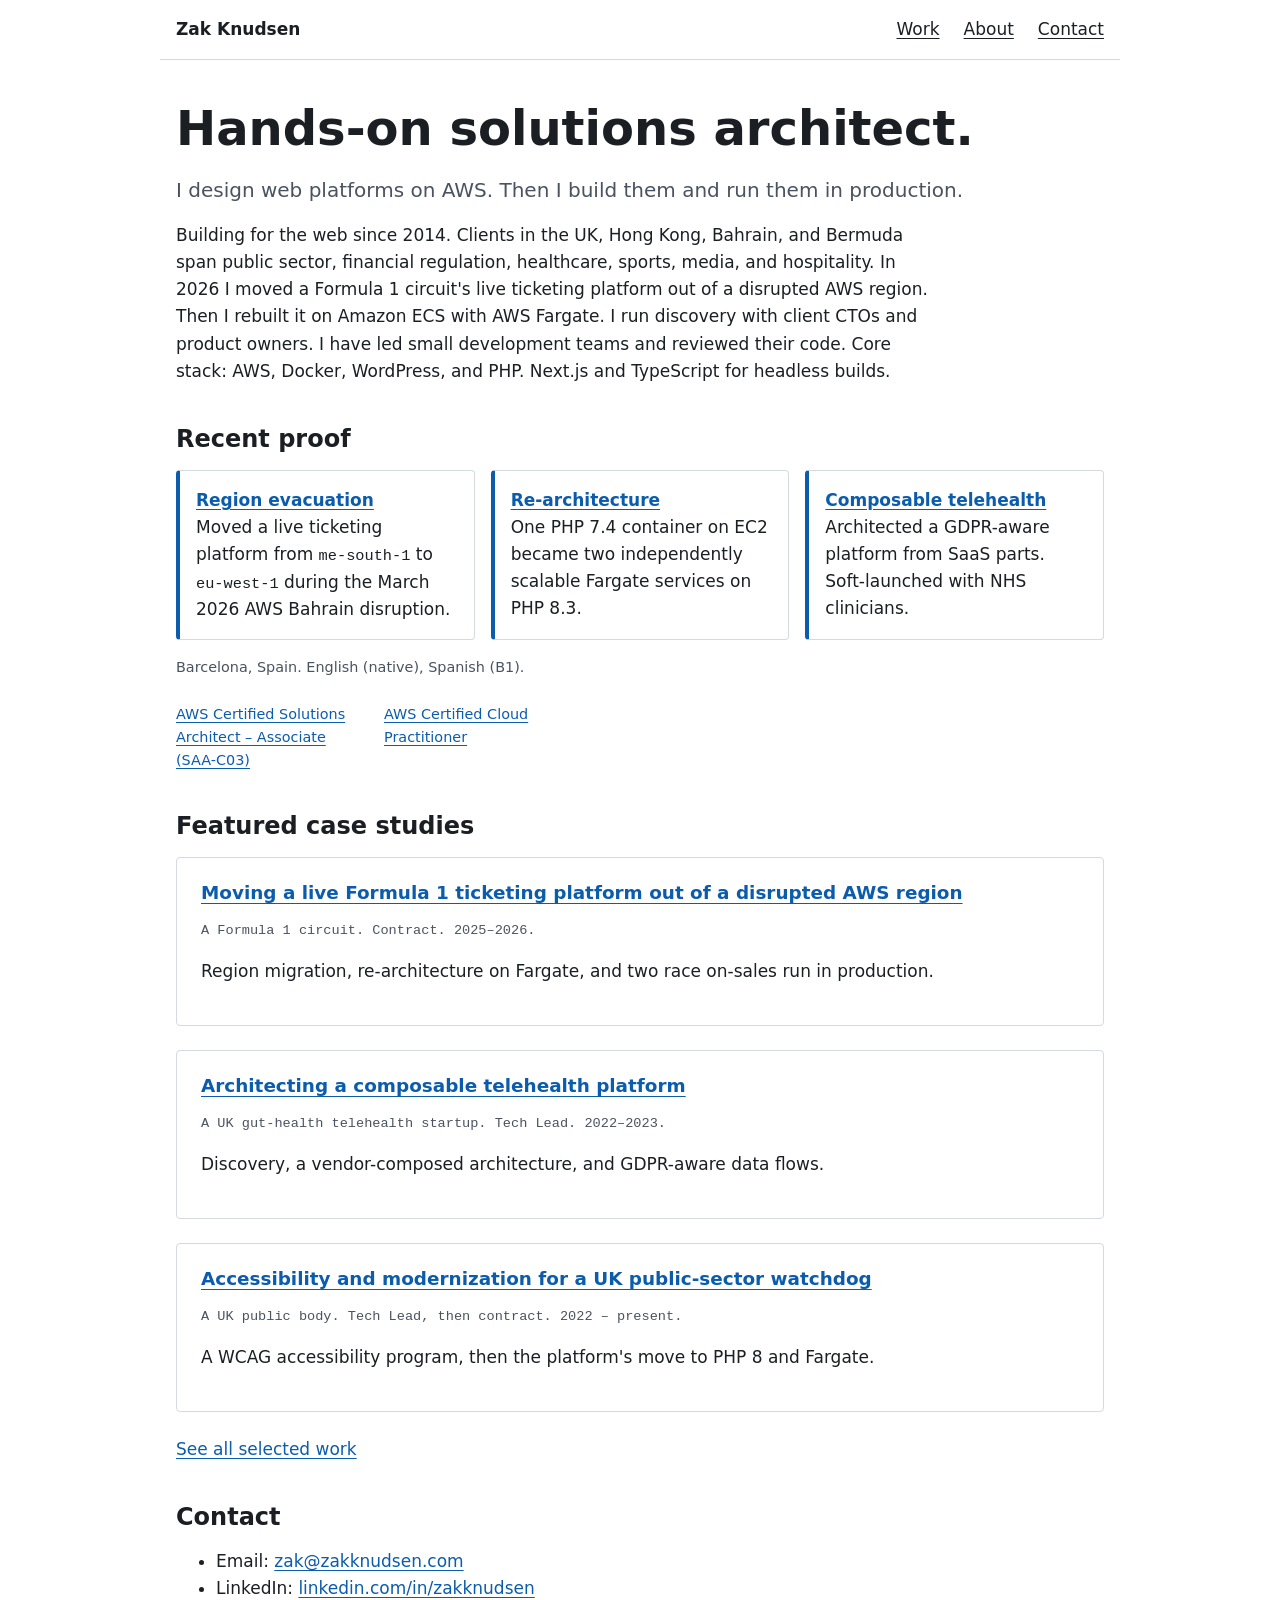
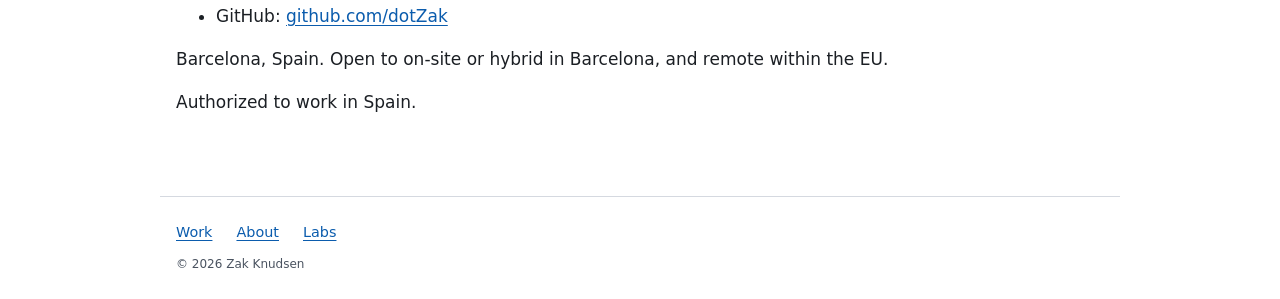
==== index.html @ 027a03f5 "Add LinkedIn, GitHub and Credly badges Link LinkedIn and GitHub from the contact section and Person " ====
<!DOCTYPE html>
<html lang="en">
<head>
  <meta charset="utf-8">
  <meta name="viewport" content="width=device-width, initial-scale=1">
  <title>Zak Knudsen | Hands-on solutions architect on AWS</title>
  <meta name="description" content="Zak Knudsen designs web platforms on AWS, then builds and runs them in production. Solutions architect in Barcelona. AWS Certified Solutions Architect – Associate.">
  <link rel="canonical" href="https://zakknudsen.com/">
  <link rel="icon" href="/img/favicon.svg" type="image/svg+xml">
  <link rel="stylesheet" href="/css/style.css">

  <meta property="og:type" content="website">
  <meta property="og:site_name" content="Zak Knudsen">
  <meta property="og:title" content="Zak Knudsen | Hands-on solutions architect on AWS">
  <meta property="og:description" content="I design web platforms on AWS. Then I build them and run them in production.">
  <meta property="og:url" content="https://zakknudsen.com/">
  <meta name="twitter:card" content="summary">

  <script type="application/ld+json">
  {
    "@context": "https://schema.org",
    "@type": "Person",
    "name": "Zachary Knudsen",
    "alternateName": "Zak Knudsen",
    "url": "https://zakknudsen.com/",
    "jobTitle": "Solutions Architect",
    "email": "mailto:zak@zakknudsen.com",
    "address": {
      "@type": "PostalAddress",
      "addressLocality": "Barcelona",
      "addressCountry": "ES"
    },
    "sameAs": [
      "https://www.linkedin.com/in/zakknudsen",
      "https://github.com/dotZak",
      "https://www.credly.com/badges/99c837c4-0b77-433a-b0dd-1a6452bc519f",
      "https://www.credly.com/badges/576f50b4-657a-4040-87d8-9b93c806e86d"
    ],
    "hasCredential": [
      {
        "@type": "EducationalOccupationalCredential",
        "name": "AWS Certified Solutions Architect – Associate (SAA-C03)",
        "credentialCategory": "certification",
        "url": "https://www.credly.com/badges/99c837c4-0b77-433a-b0dd-1a6452bc519f"
      },
      {
        "@type": "EducationalOccupationalCredential",
        "name": "AWS Certified Cloud Practitioner",
        "credentialCategory": "certification",
        "url": "https://www.credly.com/badges/576f50b4-657a-4040-87d8-9b93c806e86d"
      }
    ]
  }
  </script>
</head>
<body>
  <a class="skip-link" href="#main">Skip to main content</a>

  <header class="site-header">
    <a class="site-title" href="/">Zak Knudsen</a>
    <nav class="site-nav" aria-label="Main">
      <ul>
        <li><a href="/work/">Work</a></li>
        <li><a href="/about/">About</a></li>
        <li><a href="#contact">Contact</a></li>
      </ul>
    </nav>
  </header>

  <main id="main">
    <section aria-labelledby="hero-heading">
      <h1 id="hero-heading">Hands-on solutions architect.</h1>
      <p class="lede">I design web platforms on AWS. Then I build them and run them in production.</p>
      <p>Building for the web since 2014. Clients in the UK, Hong Kong, Bahrain, and Bermuda span public sector, financial regulation, healthcare, sports, media, and hospitality. In 2026 I moved a Formula 1 circuit's live ticketing platform out of a disrupted AWS region. Then I rebuilt it on Amazon ECS with AWS Fargate. I run discovery with client CTOs and product owners. I have led small development teams and reviewed their code. Core stack: AWS, Docker, WordPress, and PHP. Next.js and TypeScript for headless builds.</p>
    </section>

    <section aria-labelledby="proof-heading">
      <h2 id="proof-heading">Recent proof</h2>
      <ul class="proof-strip">
        <li>
          <strong><a href="/work/formula-1-ticketing-platform/">Region evacuation</a></strong>
          Moved a live ticketing platform from <span class="mono">me-south-1</span> to <span class="mono">eu-west-1</span> during the March 2026 AWS Bahrain disruption.
        </li>
        <li>
          <strong><a href="/work/formula-1-ticketing-platform/#new-architecture">Re-architecture</a></strong>
          One PHP 7.4 container on EC2 became two independently scalable Fargate services on PHP 8.3.
        </li>
        <li>
          <strong><a href="/work/composable-telehealth-platform/">Composable telehealth</a></strong>
          Architected a GDPR-aware platform from SaaS parts. Soft-launched with NHS clinicians.
        </li>
      </ul>
      <p class="credential-line">Barcelona, Spain. English (native), Spanish (B1).</p>
      <div class="credly-badges">
        <figure class="credly-badge">
          <div data-iframe-width="150" data-iframe-height="242" data-share-badge-id="99c837c4-0b77-433a-b0dd-1a6452bc519f" data-share-badge-host="https://www.credly.com"></div>
          <figcaption><a href="https://www.credly.com/badges/99c837c4-0b77-433a-b0dd-1a6452bc519f">AWS Certified Solutions Architect – Associate (SAA-C03)</a></figcaption>
        </figure>
        <figure class="credly-badge">
          <div data-iframe-width="150" data-iframe-height="242" data-share-badge-id="576f50b4-657a-4040-87d8-9b93c806e86d" data-share-badge-host="https://www.credly.com"></div>
          <figcaption><a href="https://www.credly.com/badges/576f50b4-657a-4040-87d8-9b93c806e86d">AWS Certified Cloud Practitioner</a></figcaption>
        </figure>
      </div>
    </section>

    <section aria-labelledby="featured-heading">
      <h2 id="featured-heading">Featured case studies</h2>
      <article class="card">
        <h3><a href="/work/formula-1-ticketing-platform/">Moving a live Formula 1 ticketing platform out of a disrupted AWS region</a></h3>
        <p class="role">A Formula 1 circuit. Contract. 2025–2026.</p>
        <p>Region migration, re-architecture on Fargate, and two race on-sales run in production.</p>
      </article>
      <article class="card">
        <h3><a href="/work/composable-telehealth-platform/">Architecting a composable telehealth platform</a></h3>
        <p class="role">A UK gut-health telehealth startup. Tech Lead. 2022–2023.</p>
        <p>Discovery, a vendor-composed architecture, and GDPR-aware data flows.</p>
      </article>
      <article class="card">
        <h3><a href="/work/public-sector-accessibility/">Accessibility and modernization for a UK public-sector watchdog</a></h3>
        <p class="role">A UK public body. Tech Lead, then contract. 2022 – present.</p>
        <p>A WCAG accessibility program, then the platform's move to PHP 8 and Fargate.</p>
      </article>
      <p><a href="/work/">See all selected work</a></p>
    </section>

    <section id="contact" aria-labelledby="contact-heading">
      <h2 id="contact-heading">Contact</h2>
      <ul>
        <li>Email: <a href="mailto:zak@zakknudsen.com">zak@zakknudsen.com</a></li>
        <li>LinkedIn: <a href="https://www.linkedin.com/in/zakknudsen">linkedin.com/in/zakknudsen</a></li>
        <li>GitHub: <a href="https://github.com/dotZak">github.com/dotZak</a></li>
      </ul>
      <p>Barcelona, Spain. Open to on-site or hybrid in Barcelona, and remote within the EU.</p>
      <p>Authorized to work in Spain.</p>
    </section>
  </main>

  <footer class="site-footer">
    <ul>
      <li><a href="/work/">Work</a></li>
      <li><a href="/about/">About</a></li>
      <li><a href="/labs/">Labs</a></li>
    </ul>
    <small>© 2026 Zak Knudsen</small>
  </footer>
  <script type="text/javascript" async src="//cdn.credly.com/assets/utilities/embed.js"></script>
</body>
</html>
---- css/style.css ----
/* ==========================================================================
   zakknudsen.com
   Plain CSS. No build step. No JavaScript.
   Light and dark themes follow the visitor's system setting.
   ========================================================================== */

/* --------------------------------------------------------------------------
   1. Design tokens
   -------------------------------------------------------------------------- */

:root {
  color-scheme: light dark;

  --color-bg: #ffffff;
  --color-surface: #f5f6f8;
  --color-text: #1b1f24;
  --color-text-muted: #4a5360;
  --color-border: #d5d9e0;
  --color-accent: #0b5cad;
  --color-accent-contrast: #ffffff;

  --font-sans: system-ui, -apple-system, "Segoe UI", Roboto, "Helvetica Neue", Arial, sans-serif;
  --font-mono: ui-monospace, "SF Mono", Menlo, Consolas, "Liberation Mono", monospace;

  --measure: 70ch;
  --gutter: 1rem;
  --space-1: 0.25rem;
  --space-2: 0.5rem;
  --space-3: 1rem;
  --space-4: 1.5rem;
  --space-5: 2.5rem;
  --space-6: 4rem;
  --radius: 4px;
}

@media (prefers-color-scheme: dark) {
  :root {
    --color-bg: #111418;
    --color-surface: #1a1f26;
    --color-text: #e8ebef;
    --color-text-muted: #a9b2bf;
    --color-border: #333b46;
    --color-accent: #7ab7ff;
    --color-accent-contrast: #111418;
  }
}

/* --------------------------------------------------------------------------
   2. Base
   -------------------------------------------------------------------------- */

*,
*::before,
*::after {
  box-sizing: border-box;
}

html {
  -webkit-text-size-adjust: 100%;
  text-size-adjust: 100%;
}

body {
  margin: 0;
  background: var(--color-bg);
  color: var(--color-text);
  font-family: var(--font-sans);
  font-size: 1.0625rem;
  line-height: 1.6;
}

h1,
h2,
h3 {
  line-height: 1.2;
  margin: var(--space-5) 0 var(--space-3);
}

h1 {
  font-size: clamp(2rem, 6vw, 3rem);
  margin-top: 0;
}

h2 {
  font-size: 1.5rem;
}

h3 {
  font-size: 1.15rem;
}

p,
ul,
ol,
dl,
table,
figure {
  margin: 0 0 var(--space-3);
}

a {
  color: var(--color-accent);
  text-underline-offset: 0.2em;
}

a:hover {
  text-decoration-thickness: 2px;
}

:focus-visible {
  outline: 3px solid var(--color-accent);
  outline-offset: 2px;
}

img,
svg {
  max-width: 100%;
  height: auto;
}

code,
.mono {
  font-family: var(--font-mono);
  font-size: 0.9em;
}

/* --------------------------------------------------------------------------
   3. Layout
   -------------------------------------------------------------------------- */

.skip-link {
  position: absolute;
  left: var(--gutter);
  top: -4rem;
  padding: var(--space-2) var(--space-3);
  background: var(--color-accent);
  color: var(--color-accent-contrast);
  z-index: 10;
}

.skip-link:focus {
  top: var(--space-2);
}

.site-header,
main,
.site-footer {
  width: 100%;
  max-width: 60rem;
  margin-inline: auto;
  padding-inline: var(--gutter);
}

.site-header {
  display: flex;
  flex-wrap: wrap;
  align-items: baseline;
  justify-content: space-between;
  gap: var(--space-2) var(--space-4);
  padding-block: var(--space-3);
  border-bottom: 1px solid var(--color-border);
}

.site-title {
  font-weight: 700;
  color: var(--color-text);
  text-decoration: none;
}

.site-nav ul {
  display: flex;
  flex-wrap: wrap;
  gap: var(--space-1) var(--space-4);
  list-style: none;
  margin: 0;
  padding: 0;
}

.site-nav a {
  color: var(--color-text);
}

.site-nav a[aria-current="page"] {
  font-weight: 700;
  color: var(--color-accent);
}

main {
  padding-block: var(--space-5) var(--space-6);
}

.site-footer {
  padding-block: var(--space-4);
  border-top: 1px solid var(--color-border);
  color: var(--color-text-muted);
  font-size: 0.9rem;
}

.site-footer ul {
  display: flex;
  flex-wrap: wrap;
  gap: var(--space-1) var(--space-4);
  list-style: none;
  margin: 0 0 var(--space-2);
  padding: 0;
}

/* Reading width for prose. */
main p,
main blockquote,
.prose > ul,
.prose > ol {
  max-width: var(--measure);
}

/* --------------------------------------------------------------------------
   4. Components
   -------------------------------------------------------------------------- */

.lede {
  font-size: 1.25rem;
  color: var(--color-text-muted);
  max-width: var(--measure);
}

.eyebrow {
  font-family: var(--font-mono);
  font-size: 0.85rem;
  color: var(--color-text-muted);
  text-transform: uppercase;
  letter-spacing: 0.05em;
  margin: 0 0 var(--space-2);
}

.meta {
  display: grid;
  grid-template-columns: repeat(auto-fit, minmax(14rem, 1fr));
  gap: var(--space-3);
  padding: var(--space-3);
  margin: var(--space-4) 0;
  background: var(--color-surface);
  border: 1px solid var(--color-border);
  border-radius: var(--radius);
}

.meta dt {
  font-family: var(--font-mono);
  font-size: 0.8rem;
  text-transform: uppercase;
  letter-spacing: 0.05em;
  color: var(--color-text-muted);
}

.meta dd {
  margin: 0;
}

.proof-strip {
  display: grid;
  grid-template-columns: repeat(auto-fit, minmax(16rem, 1fr));
  gap: var(--space-3);
  list-style: none;
  padding: 0;
}

.proof-strip li {
  padding: var(--space-3);
  border: 1px solid var(--color-border);
  border-left: 4px solid var(--color-accent);
  border-radius: var(--radius);
}

.proof-strip strong {
  display: block;
}

.credential-line {
  font-size: 0.9rem;
  color: var(--color-text-muted);
}

.chips {
  display: flex;
  flex-wrap: wrap;
  gap: var(--space-2);
  list-style: none;
  padding: 0;
  margin: var(--space-3) 0;
}

.chips li {
  padding: 0.1rem 0.6rem;
  font-family: var(--font-mono);
  font-size: 0.8rem;
  background: var(--color-surface);
  border: 1px solid var(--color-border);
  border-radius: 999px;
}

.card {
  padding: var(--space-4);
  margin-bottom: var(--space-4);
  border: 1px solid var(--color-border);
  border-radius: var(--radius);
}

.card h2,
.card h3 {
  margin-top: 0;
}

.card .role {
  font-family: var(--font-mono);
  font-size: 0.85rem;
  color: var(--color-text-muted);
}

.status {
  display: inline-block;
  padding: 0 0.5rem;
  font-family: var(--font-mono);
  font-size: 0.8rem;
  border: 1px solid var(--color-accent);
  border-radius: var(--radius);
  color: var(--color-accent);
}

.diagram {
  margin: var(--space-4) 0;
  padding: var(--space-3);
  background: var(--color-surface);
  border: 1px solid var(--color-border);
  border-radius: var(--radius);
}

/* Wide diagrams scroll inside their own box. The page never scrolls sideways. */
.diagram-scroll {
  overflow-x: auto;
}

.diagram-scroll img {
  min-width: 42rem;
}

.diagram figcaption {
  margin-top: var(--space-2);
  font-size: 0.9rem;
  color: var(--color-text-muted);
}

.diagram details {
  margin-top: var(--space-2);
  font-size: 0.9rem;
}

.diagram summary {
  cursor: pointer;
  color: var(--color-accent);
}

.table-scroll {
  overflow-x: auto;
}

table {
  width: 100%;
  border-collapse: collapse;
  font-size: 0.95rem;
}

th,
td {
  padding: var(--space-2) var(--space-3);
  text-align: left;
  vertical-align: top;
  border-bottom: 1px solid var(--color-border);
}

th {
  font-family: var(--font-mono);
  font-size: 0.8rem;
  text-transform: uppercase;
  letter-spacing: 0.05em;
  color: var(--color-text-muted);
}

td:first-child {
  white-space: nowrap;
}

.timeline-list {
  list-style: none;
  padding: 0;
}

.timeline-list li {
  padding: var(--space-2) 0 var(--space-2) var(--space-3);
  border-left: 3px solid var(--color-border);
}

.timeline-list time {
  display: block;
  font-family: var(--font-mono);
  font-size: 0.85rem;
  color: var(--color-text-muted);
}

/* --------------------------------------------------------------------------
   5. Small screens and print
   -------------------------------------------------------------------------- */

@media (max-width: 40rem) {
  body {
    font-size: 1rem;
  }

  td:first-child {
    white-space: normal;
  }
}

@media (prefers-reduced-motion: reduce) {
  * {
    scroll-behavior: auto !important;
  }
}

@media print {
  .site-nav,
  .skip-link {
    display: none;
  }

  body {
    background: #fff;
    color: #000;
  }
}

.credly-badges {
  display: flex;
  flex-wrap: wrap;
  gap: 1rem;
  margin: 1rem 0;
}

.credly-badge {
  margin: 0;
  max-width: 12rem;
  font-size: 0.9rem;
}

.credly-badge iframe {
  display: block;
}

.credly-badge figcaption {
  margin-top: 0.5rem;
}
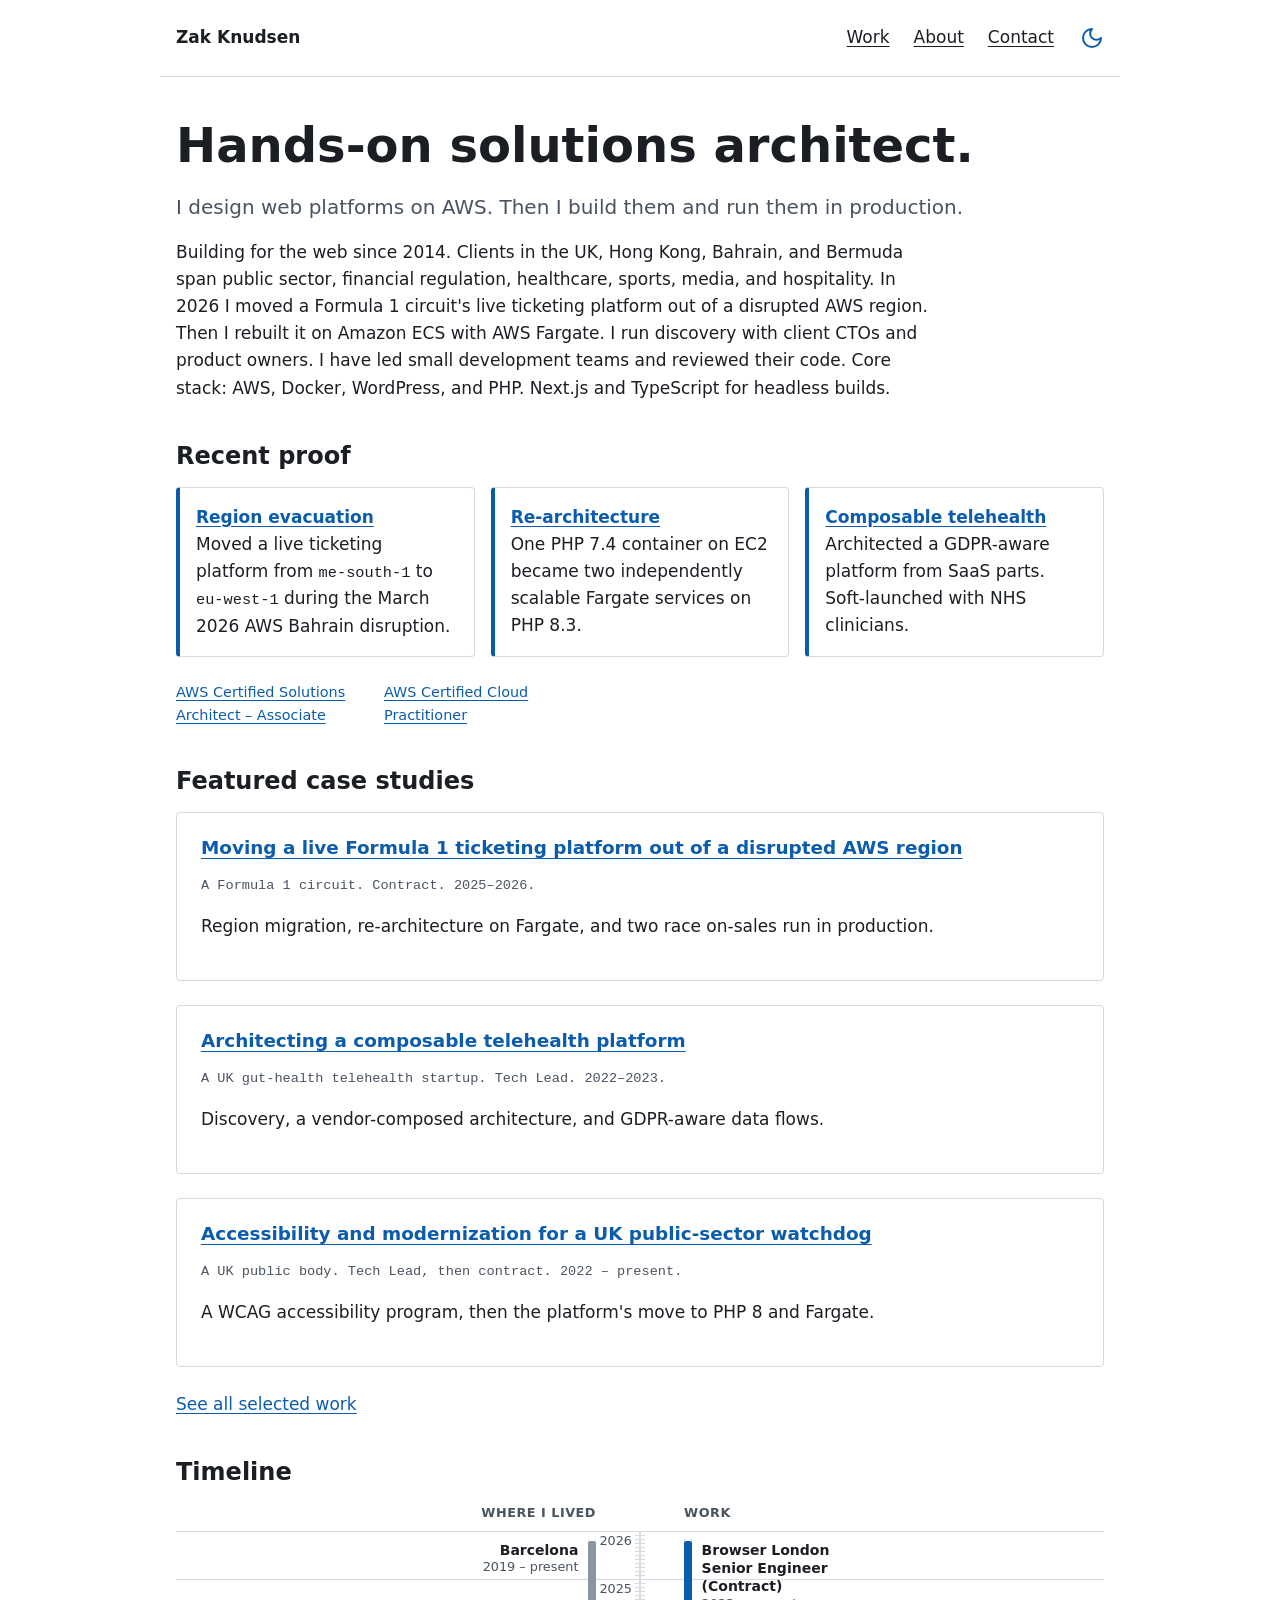
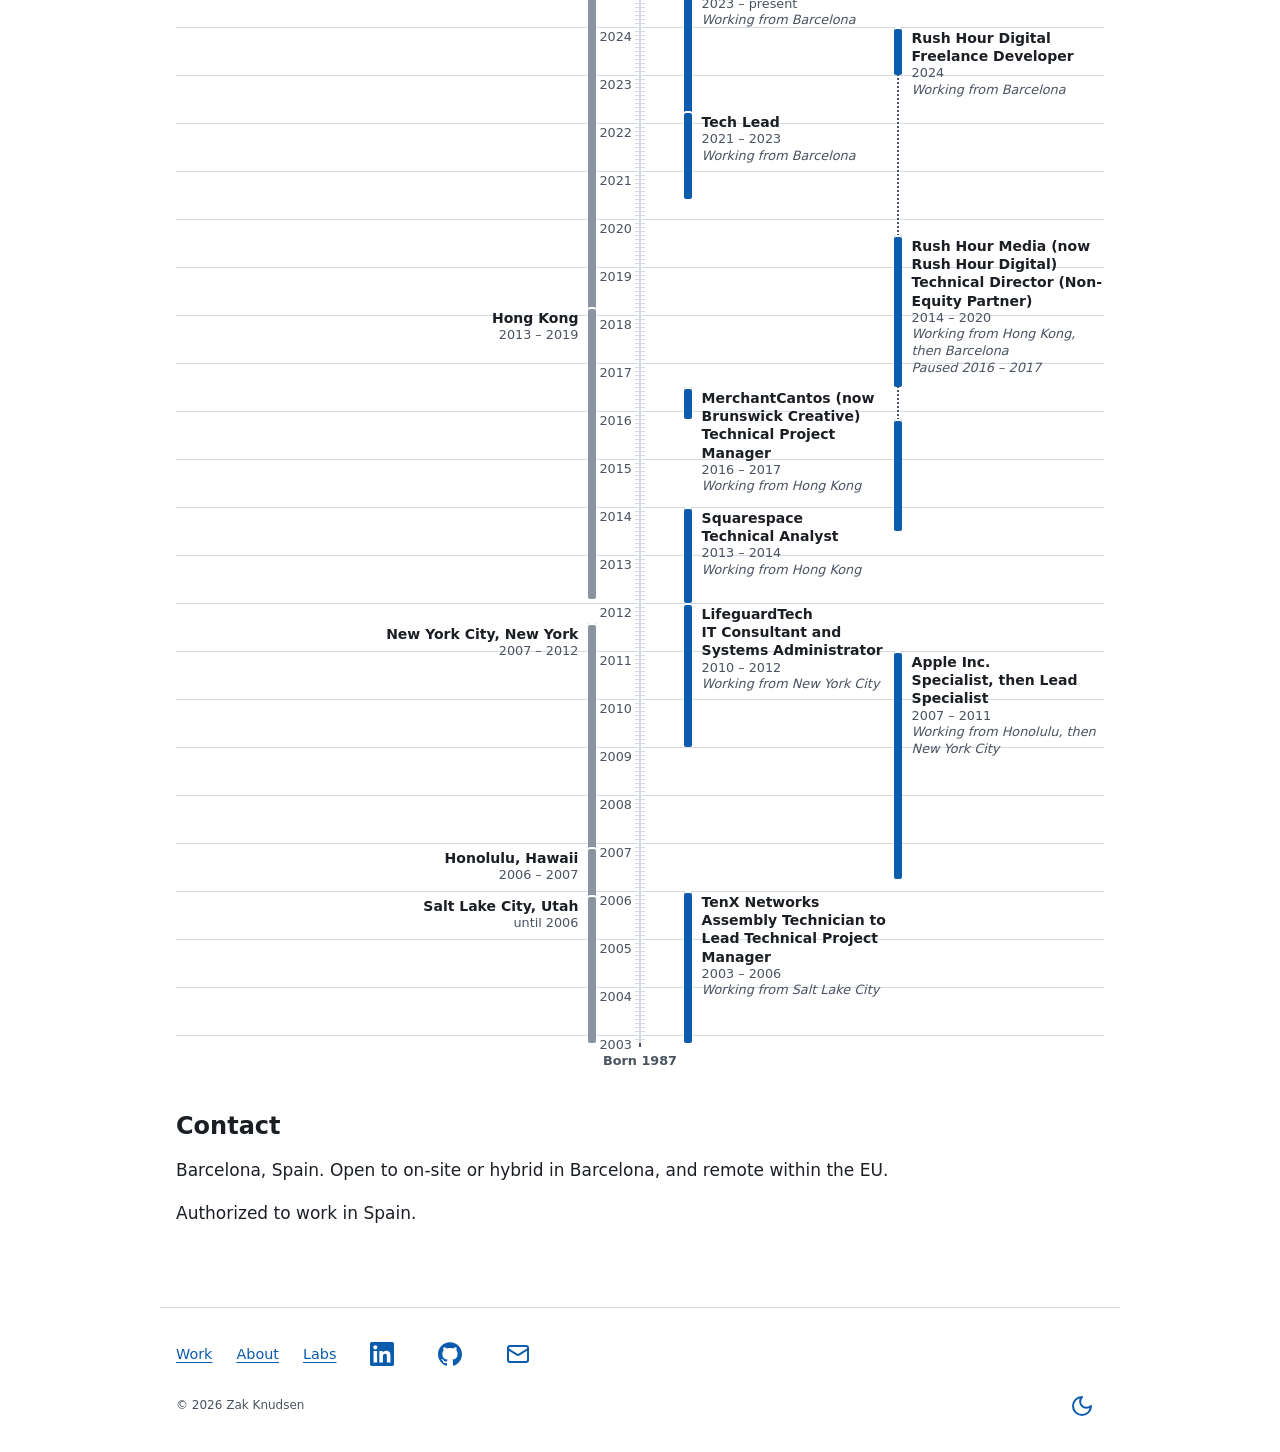
==== commit 9f9ebde4: "Add profile links, badges, theme toggle, timeline and Labs entry - Link LinkedIn and GitHub from the" ====
--- a/index.html
+++ b/index.html
@@ -1,18 +1,22 @@
 <!DOCTYPE html>
 <html lang="en">
+
 <head>
   <meta charset="utf-8">
   <meta name="viewport" content="width=device-width, initial-scale=1">
   <title>Zak Knudsen | Hands-on solutions architect on AWS</title>
-  <meta name="description" content="Zak Knudsen designs web platforms on AWS, then builds and runs them in production. Solutions architect in Barcelona. AWS Certified Solutions Architect – Associate.">
+  <meta name="description"
+    content="Zak Knudsen designs web platforms on AWS, then builds and runs them in production. Solutions architect in Barcelona. AWS Certified Solutions Architect – Associate.">
   <link rel="canonical" href="https://zakknudsen.com/">
   <link rel="icon" href="/img/favicon.svg" type="image/svg+xml">
   <link rel="stylesheet" href="/css/style.css">
+  <script src="/js/theme-init.js"></script>
 
   <meta property="og:type" content="website">
   <meta property="og:site_name" content="Zak Knudsen">
   <meta property="og:title" content="Zak Knudsen | Hands-on solutions architect on AWS">
-  <meta property="og:description" content="I design web platforms on AWS. Then I build them and run them in production.">
+  <meta property="og:description"
+    content="I design web platforms on AWS. Then I build them and run them in production.">
   <meta property="og:url" content="https://zakknudsen.com/">
   <meta name="twitter:card" content="summary">
 
@@ -23,13 +27,28 @@
     "name": "Zachary Knudsen",
     "alternateName": "Zak Knudsen",
     "url": "https://zakknudsen.com/",
-    "jobTitle": "Solutions Architect",
-    "email": "mailto:zak@zakknudsen.com",
+    "jobTitle": [
+      "Solutions Architect",
+      "Senior Engineer"
+    ],
+    "email": "zak@zakknudsen.com",
     "address": {
       "@type": "PostalAddress",
       "addressLocality": "Barcelona",
       "addressCountry": "ES"
     },
+    "knowsLanguage": [
+      {
+        "@type": "Language",
+        "name": "English",
+        "alternateName": "en"
+      },
+      {
+        "@type": "Language",
+        "name": "Spanish",
+        "alternateName": "es"
+      }
+    ],
     "sameAs": [
       "https://www.linkedin.com/in/zakknudsen",
       "https://github.com/dotZak",
@@ -39,7 +58,7 @@
     "hasCredential": [
       {
         "@type": "EducationalOccupationalCredential",
-        "name": "AWS Certified Solutions Architect – Associate (SAA-C03)",
+        "name": "AWS Certified Solutions Architect – Associate",
         "credentialCategory": "certification",
         "url": "https://www.credly.com/badges/99c837c4-0b77-433a-b0dd-1a6452bc519f"
       },
@@ -49,29 +68,186 @@
         "credentialCategory": "certification",
         "url": "https://www.credly.com/badges/576f50b4-657a-4040-87d8-9b93c806e86d"
       }
+    ],
+    "worksFor": [
+      {
+        "@type": "OrganizationRole",
+        "roleName": "Freelance Developer",
+        "startDate": "2024",
+        "endDate": "2024",
+        "worksFor": {
+          "@type": "Organization",
+          "name": "Rush Hour Digital",
+          "description": "Digital agency.",
+          "address": {
+            "@type": "PostalAddress",
+            "addressLocality": "Hong Kong",
+            "addressCountry": "HK"
+          }
+        }
+      },
+      {
+        "@type": "OrganizationRole",
+        "roleName": "Senior Engineer (Contract)",
+        "startDate": "2023-03",
+        "worksFor": {
+          "@type": "Organization",
+          "name": "Browser London",
+          "description": "UX and product agency.",
+          "address": {
+            "@type": "PostalAddress",
+            "addressLocality": "London",
+            "addressCountry": "GB"
+          }
+        }
+      },
+      {
+        "@type": "OrganizationRole",
+        "roleName": "Tech Lead",
+        "startDate": "2021-06",
+        "endDate": "2023-03",
+        "worksFor": {
+          "@type": "Organization",
+          "name": "Browser London",
+          "description": "UX and product agency.",
+          "address": {
+            "@type": "PostalAddress",
+            "addressLocality": "London",
+            "addressCountry": "GB"
+          }
+        }
+      },
+      {
+        "@type": "OrganizationRole",
+        "roleName": "Technical Project Manager",
+        "startDate": "2016-11",
+        "endDate": "2017-06",
+        "worksFor": {
+          "@type": "Organization",
+          "name": "Brunswick Creative",
+          "alternateName": "MerchantCantos",
+          "address": {
+            "@type": "PostalAddress",
+            "addressLocality": "Hong Kong",
+            "addressCountry": "HK"
+          },
+          "parentOrganization": {
+            "@type": "Organization",
+            "name": "Brunswick Group"
+          }
+        }
+      },
+      {
+        "@type": "OrganizationRole",
+        "roleName": "Technical Director (Non-Equity Partner)",
+        "startDate": "2014-07",
+        "endDate": "2020-08",
+        "description": "Paused Nov 2016 to Jun 2017.",
+        "worksFor": {
+          "@type": "Organization",
+          "name": "Rush Hour Digital",
+          "alternateName": "Rush Hour Media",
+          "description": "Digital agency.",
+          "address": {
+            "@type": "PostalAddress",
+            "addressLocality": "Hong Kong",
+            "addressCountry": "HK"
+          }
+        }
+      },
+      {
+        "@type": "OrganizationRole",
+        "roleName": "Technical Analyst",
+        "startDate": "2013",
+        "endDate": "2014",
+        "worksFor": {
+          "@type": "Organization",
+          "name": "Squarespace"
+        }
+      },
+      {
+        "@type": "OrganizationRole",
+        "roleName": "IT Consultant and Systems Administrator",
+        "startDate": "2010",
+        "endDate": "2012",
+        "worksFor": {
+          "@type": "Organization",
+          "name": "LifeguardTech",
+          "address": {
+            "@type": "PostalAddress",
+            "addressLocality": "New York",
+            "addressCountry": "US"
+          }
+        }
+      },
+      {
+        "@type": "OrganizationRole",
+        "roleName": "Specialist, then Lead Specialist",
+        "startDate": "2007-04",
+        "endDate": "2011",
+        "description": "Retail division, Honolulu and New York.",
+        "worksFor": {
+          "@type": "Organization",
+          "name": "Apple Inc.",
+          "url": "https://www.apple.com/",
+          "sameAs": [
+            "https://en.wikipedia.org/wiki/Apple_Inc.",
+            "https://www.wikidata.org/wiki/Q312",
+            "https://www.linkedin.com/company/apple"
+          ],
+          "address": {
+            "@type": "PostalAddress",
+            "addressLocality": "Cupertino",
+            "addressCountry": "US"
+          }
+        }
+      },
+      {
+        "@type": "OrganizationRole",
+        "roleName": "Assembly Technician to Lead Technical Project Manager",
+        "startDate": "2003-11",
+        "endDate": "2006",
+        "worksFor": {
+          "@type": "Organization",
+          "name": "TenX Networks",
+          "address": {
+            "@type": "PostalAddress",
+            "addressLocality": "Salt Lake City",
+            "addressCountry": "US"
+          }
+        }
+      }
     ]
   }
   </script>
 </head>
+
 <body>
   <a class="skip-link" href="#main">Skip to main content</a>
 
   <header class="site-header">
     <a class="site-title" href="/">Zak Knudsen</a>
-    <nav class="site-nav" aria-label="Main">
-      <ul>
-        <li><a href="/work/">Work</a></li>
-        <li><a href="/about/">About</a></li>
-        <li><a href="#contact">Contact</a></li>
-      </ul>
-    </nav>
+    <div class="site-header-end">
+      <nav class="site-nav" aria-label="Main">
+        <ul>
+          <li><a href="/work/">Work</a></li>
+          <li><a href="/about/">About</a></li>
+          <li><a href="#contact">Contact</a></li>
+        </ul>
+      </nav>
+      <theme-toggle></theme-toggle>
+    </div>
   </header>
 
   <main id="main">
     <section aria-labelledby="hero-heading">
       <h1 id="hero-heading">Hands-on solutions architect.</h1>
       <p class="lede">I design web platforms on AWS. Then I build them and run them in production.</p>
-      <p>Building for the web since 2014. Clients in the UK, Hong Kong, Bahrain, and Bermuda span public sector, financial regulation, healthcare, sports, media, and hospitality. In 2026 I moved a Formula 1 circuit's live ticketing platform out of a disrupted AWS region. Then I rebuilt it on Amazon ECS with AWS Fargate. I run discovery with client CTOs and product owners. I have led small development teams and reviewed their code. Core stack: AWS, Docker, WordPress, and PHP. Next.js and TypeScript for headless builds.</p>
+      <p>Building for the web since 2014. Clients in the UK, Hong Kong, Bahrain, and Bermuda span public sector,
+        financial regulation, healthcare, sports, media, and hospitality. In 2026 I moved a Formula 1 circuit's live
+        ticketing platform out of a disrupted AWS region. Then I rebuilt it on Amazon ECS with AWS Fargate. I run
+        discovery with client CTOs and product owners. I have led small development teams and reviewed their code. Core
+        stack: AWS, Docker, WordPress, and PHP. Next.js and TypeScript for headless builds.</p>
     </section>
 
     <section aria-labelledby="proof-heading">
@@ -79,7 +255,8 @@
       <ul class="proof-strip">
         <li>
           <strong><a href="/work/formula-1-ticketing-platform/">Region evacuation</a></strong>
-          Moved a live ticketing platform from <span class="mono">me-south-1</span> to <span class="mono">eu-west-1</span> during the March 2026 AWS Bahrain disruption.
+          Moved a live ticketing platform from <span class="mono">me-south-1</span> to <span
+            class="mono">eu-west-1</span> during the March 2026 AWS Bahrain disruption.
         </li>
         <li>
           <strong><a href="/work/formula-1-ticketing-platform/#new-architecture">Re-architecture</a></strong>
@@ -90,15 +267,20 @@
           Architected a GDPR-aware platform from SaaS parts. Soft-launched with NHS clinicians.
         </li>
       </ul>
-      <p class="credential-line">Barcelona, Spain. English (native), Spanish (B1).</p>
       <div class="credly-badges">
         <figure class="credly-badge">
-          <div data-iframe-width="150" data-iframe-height="242" data-share-badge-id="99c837c4-0b77-433a-b0dd-1a6452bc519f" data-share-badge-host="https://www.credly.com"></div>
-          <figcaption><a href="https://www.credly.com/badges/99c837c4-0b77-433a-b0dd-1a6452bc519f">AWS Certified Solutions Architect – Associate (SAA-C03)</a></figcaption>
+          <div data-iframe-width="150" data-iframe-height="242"
+            data-share-badge-id="99c837c4-0b77-433a-b0dd-1a6452bc519f" data-share-badge-host="https://www.credly.com">
+          </div>
+          <figcaption><a href="https://www.credly.com/badges/99c837c4-0b77-433a-b0dd-1a6452bc519f">AWS Certified
+              Solutions Architect – Associate</a></figcaption>
         </figure>
         <figure class="credly-badge">
-          <div data-iframe-width="150" data-iframe-height="242" data-share-badge-id="576f50b4-657a-4040-87d8-9b93c806e86d" data-share-badge-host="https://www.credly.com"></div>
-          <figcaption><a href="https://www.credly.com/badges/576f50b4-657a-4040-87d8-9b93c806e86d">AWS Certified Cloud Practitioner</a></figcaption>
+          <div data-iframe-width="150" data-iframe-height="242"
+            data-share-badge-id="576f50b4-657a-4040-87d8-9b93c806e86d" data-share-badge-host="https://www.credly.com">
+          </div>
+          <figcaption><a href="https://www.credly.com/badges/576f50b4-657a-4040-87d8-9b93c806e86d">AWS Certified Cloud
+              Practitioner</a></figcaption>
         </figure>
       </div>
     </section>
@@ -106,7 +288,8 @@
     <section aria-labelledby="featured-heading">
       <h2 id="featured-heading">Featured case studies</h2>
       <article class="card">
-        <h3><a href="/work/formula-1-ticketing-platform/">Moving a live Formula 1 ticketing platform out of a disrupted AWS region</a></h3>
+        <h3><a href="/work/formula-1-ticketing-platform/">Moving a live Formula 1 ticketing platform out of a disrupted
+            AWS region</a></h3>
         <p class="role">A Formula 1 circuit. Contract. 2025–2026.</p>
         <p>Region migration, re-architecture on Fargate, and two race on-sales run in production.</p>
       </article>
@@ -116,33 +299,215 @@
         <p>Discovery, a vendor-composed architecture, and GDPR-aware data flows.</p>
       </article>
       <article class="card">
-        <h3><a href="/work/public-sector-accessibility/">Accessibility and modernization for a UK public-sector watchdog</a></h3>
+        <h3><a href="/work/public-sector-accessibility/">Accessibility and modernization for a UK public-sector
+            watchdog</a></h3>
         <p class="role">A UK public body. Tech Lead, then contract. 2022 – present.</p>
         <p>A WCAG accessibility program, then the platform's move to PHP 8 and Fargate.</p>
       </article>
       <p><a href="/work/">See all selected work</a></p>
     </section>
 
+    <section id="timeline" aria-labelledby="timeline-heading">
+      <h2 id="timeline-heading">Timeline</h2>
+      <!-- timeline:start -->
+      <div class="timeline-scroll" role="region" aria-label="Timeline of where I lived and worked" tabindex="0">
+        <div class="timeline" style="--years: 23.1667; --lanes: 2">
+          <div class="tl-heads" aria-hidden="true"><span>Where I lived</span><span></span><span>Work</span></div>
+          <div class="tl-plot">
+            <ol class="tl-places" aria-label="Where I lived, most recent first">
+              <li class="tl-block tl-place" style="--top: 0.1667; --span: 7.75">
+                <span class="tl-bar" aria-hidden="true"></span>
+                <div class="tl-label">
+                  <p class="tl-name">Barcelona</p>
+                  <p class="tl-dates"><span aria-hidden="true">2019 – present</span><span class="visually-hidden"><time datetime="2019-02">February 2019</time> to present</span></p>
+                </div>
+              </li>
+              <li class="tl-block tl-place" style="--top: 7.8333; --span: 6.0833">
+                <span class="tl-bar" aria-hidden="true"></span>
+                <div class="tl-label">
+                  <p class="tl-name">Hong Kong</p>
+                  <p class="tl-dates"><span aria-hidden="true">2013 – 2019</span><span class="visually-hidden"><time datetime="2013-02">February 2013</time> to <time datetime="2019-02">February 2019</time></span></p>
+                </div>
+              </li>
+              <li class="tl-block tl-place" style="--top: 14.4167; --span: 4.75">
+                <span class="tl-bar" aria-hidden="true"></span>
+                <div class="tl-label">
+                  <p class="tl-name">New York City, New York</p>
+                  <p class="tl-dates"><span aria-hidden="true">2007 – 2012</span><span class="visually-hidden"><time datetime="2007-11">November 2007</time> to <time datetime="2012-07">July 2012</time></span></p>
+                </div>
+              </li>
+              <li class="tl-block tl-place" style="--top: 19.0833; --span: 1.0833">
+                <span class="tl-bar" aria-hidden="true"></span>
+                <div class="tl-label">
+                  <p class="tl-name">Honolulu, Hawaii</p>
+                  <p class="tl-dates"><span aria-hidden="true">2006 – 2007</span><span class="visually-hidden"><time datetime="2006-11">November 2006</time> to <time datetime="2007-11">November 2007</time></span></p>
+                </div>
+              </li>
+              <li class="tl-block tl-place" style="--top: 20.0833; --span: 3.0833">
+                <span class="tl-bar" aria-hidden="true"></span>
+                <div class="tl-label">
+                  <p class="tl-name">Salt Lake City, Utah</p>
+                  <p class="tl-dates"><span aria-hidden="true">until 2006</span><span class="visually-hidden">until <time datetime="2006-11">November 2006</time></span></p>
+                </div>
+              </li>
+            </ol>
+            <div class="tl-axis" aria-hidden="true">
+              <span class="tl-year" style="--top: 0">2026</span>
+              <span class="tl-year" style="--top: 1">2025</span>
+              <span class="tl-year" style="--top: 2">2024</span>
+              <span class="tl-year" style="--top: 3">2023</span>
+              <span class="tl-year" style="--top: 4">2022</span>
+              <span class="tl-year" style="--top: 5">2021</span>
+              <span class="tl-year" style="--top: 6">2020</span>
+              <span class="tl-year" style="--top: 7">2019</span>
+              <span class="tl-year" style="--top: 8">2018</span>
+              <span class="tl-year" style="--top: 9">2017</span>
+              <span class="tl-year" style="--top: 10">2016</span>
+              <span class="tl-year" style="--top: 11">2015</span>
+              <span class="tl-year" style="--top: 12">2014</span>
+              <span class="tl-year" style="--top: 13">2013</span>
+              <span class="tl-year" style="--top: 14">2012</span>
+              <span class="tl-year" style="--top: 15">2011</span>
+              <span class="tl-year" style="--top: 16">2010</span>
+              <span class="tl-year" style="--top: 17">2009</span>
+              <span class="tl-year" style="--top: 18">2008</span>
+              <span class="tl-year" style="--top: 19">2007</span>
+              <span class="tl-year" style="--top: 20">2006</span>
+              <span class="tl-year" style="--top: 21">2005</span>
+              <span class="tl-year" style="--top: 22">2004</span>
+              <span class="tl-year" style="--top: 23">2003</span>
+            </div>
+            <div class="tl-threads" aria-hidden="true">
+              <span class="tl-thread" style="--top: 2; --span: 10.5; --lane: 1"></span>
+            </div>
+            <ol class="tl-roles" aria-label="Roles, most recent first">
+              <li class="tl-block tl-role-block" style="--top: 2; --span: 1; --lane: 1">
+                <span class="tl-bar" style="--b-top: 0; --b-span: 1" aria-hidden="true"></span>
+                <div class="tl-label">
+                  <p class="tl-name">Rush Hour Digital</p>
+                  <p class="tl-role">Freelance Developer</p>
+                  <p class="tl-dates"><span aria-hidden="true">2024</span><span class="visually-hidden"><time datetime="2024">2024</time> to <time datetime="2024">2024</time></span></p>
+                  <p class="tl-note">Working from Barcelona</p>
+                </div>
+              </li>
+              <li class="tl-block tl-role-block" style="--top: 0.1667; --span: 3.6667; --lane: 0">
+                <span class="tl-bar" style="--b-top: 0; --b-span: 3.6667" aria-hidden="true"></span>
+                <div class="tl-label">
+                  <p class="tl-name">Browser London</p>
+                  <p class="tl-role">Senior Engineer (Contract)</p>
+                  <p class="tl-dates"><span aria-hidden="true">2023 – present</span><span class="visually-hidden"><time datetime="2023-03">March 2023</time> to present</span></p>
+                  <p class="tl-note">Working from Barcelona</p>
+                </div>
+              </li>
+              <li class="tl-block tl-role-block" style="--top: 3.75; --span: 1.8333; --lane: 0">
+                <span class="tl-bar" style="--b-top: 0; --b-span: 1.8333" aria-hidden="true"></span>
+                <div class="tl-label">
+                  <p class="tl-role">Tech Lead<span class="visually-hidden">, Browser London</span></p>
+                  <p class="tl-dates"><span aria-hidden="true">2021 – 2023</span><span class="visually-hidden"><time datetime="2021-06">June 2021</time> to <time datetime="2023-03">March 2023</time></span></p>
+                  <p class="tl-note">Working from Barcelona</p>
+                </div>
+              </li>
+              <li class="tl-block tl-role-block" style="--top: 9.5; --span: 0.6667; --lane: 0">
+                <span class="tl-bar" style="--b-top: 0; --b-span: 0.6667" aria-hidden="true"></span>
+                <div class="tl-label">
+                  <p class="tl-name">MerchantCantos (now Brunswick Creative)</p>
+                  <p class="tl-role">Technical Project Manager</p>
+                  <p class="tl-dates"><span aria-hidden="true">2016 – 2017</span><span class="visually-hidden"><time datetime="2016-11">November 2016</time> to <time datetime="2017-06">June 2017</time></span></p>
+                  <p class="tl-note">Working from Hong Kong</p>
+                </div>
+              </li>
+              <li class="tl-block tl-role-block" style="--top: 6.3333; --span: 6.1667; --lane: 1">
+                <span class="tl-bar" style="--b-top: 0; --b-span: 3.1667" aria-hidden="true"></span>
+                <span class="tl-bar" style="--b-top: 3.8333; --b-span: 2.3333" aria-hidden="true"></span>
+                <div class="tl-label">
+                  <p class="tl-name">Rush Hour Media (now Rush Hour Digital)</p>
+                  <p class="tl-role">Technical Director (Non-Equity Partner)</p>
+                  <p class="tl-dates"><span aria-hidden="true">2014 – 2020</span><span class="visually-hidden"><time datetime="2014-07">July 2014</time> to <time datetime="2020-08">August 2020</time></span></p>
+                  <p class="tl-note">Working from Hong Kong, then Barcelona</p>
+                  <p class="tl-note">Paused <span aria-hidden="true">2016 – 2017</span><span class="visually-hidden"><time datetime="2016-11">November 2016</time> to <time datetime="2017-06">June 2017</time></span></p>
+                </div>
+              </li>
+              <li class="tl-block tl-role-block" style="--top: 12; --span: 2; --lane: 0">
+                <span class="tl-bar" style="--b-top: 0; --b-span: 2" aria-hidden="true"></span>
+                <div class="tl-label">
+                  <p class="tl-name">Squarespace</p>
+                  <p class="tl-role">Technical Analyst</p>
+                  <p class="tl-dates"><span aria-hidden="true">2013 – 2014</span><span class="visually-hidden"><time datetime="2013">2013</time> to <time datetime="2014">2014</time></span></p>
+                  <p class="tl-note">Working from Hong Kong</p>
+                </div>
+              </li>
+              <li class="tl-block tl-role-block" style="--top: 14; --span: 3; --lane: 0">
+                <span class="tl-bar" style="--b-top: 0; --b-span: 3" aria-hidden="true"></span>
+                <div class="tl-label">
+                  <p class="tl-name">LifeguardTech</p>
+                  <p class="tl-role">IT Consultant and Systems Administrator</p>
+                  <p class="tl-dates"><span aria-hidden="true">2010 – 2012</span><span class="visually-hidden"><time datetime="2010">2010</time> to <time datetime="2012">2012</time></span></p>
+                  <p class="tl-note">Working from New York City</p>
+                </div>
+              </li>
+              <li class="tl-block tl-role-block" style="--top: 15; --span: 4.75; --lane: 1">
+                <span class="tl-bar" style="--b-top: 0; --b-span: 4.75" aria-hidden="true"></span>
+                <div class="tl-label">
+                  <p class="tl-name">Apple Inc.</p>
+                  <p class="tl-role">Specialist, then Lead Specialist</p>
+                  <p class="tl-dates"><span aria-hidden="true">2007 – 2011</span><span class="visually-hidden"><time datetime="2007-04">April 2007</time> to <time datetime="2011">2011</time></span></p>
+                  <p class="tl-note">Working from Honolulu, then New York City</p>
+                </div>
+              </li>
+              <li class="tl-block tl-role-block" style="--top: 20; --span: 3.1667; --lane: 0">
+                <span class="tl-bar" style="--b-top: 0; --b-span: 3.1667" aria-hidden="true"></span>
+                <div class="tl-label">
+                  <p class="tl-name">TenX Networks</p>
+                  <p class="tl-role">Assembly Technician to Lead Technical Project Manager</p>
+                  <p class="tl-dates"><span aria-hidden="true">2003 – 2006</span><span class="visually-hidden"><time datetime="2003-11">November 2003</time> to <time datetime="2006">2006</time></span></p>
+                  <p class="tl-note">Working from Salt Lake City</p>
+                </div>
+              </li>
+            </ol>
+          </div>
+          <div class="tl-origin"><span class="tl-origin-line" aria-hidden="true"></span><p>Born 1987</p></div>
+        </div>
+      </div>
+      <!-- timeline:end -->
+    </section>
+
     <section id="contact" aria-labelledby="contact-heading">
       <h2 id="contact-heading">Contact</h2>
-      <ul>
-        <li>Email: <a href="mailto:zak@zakknudsen.com">zak@zakknudsen.com</a></li>
-        <li>LinkedIn: <a href="https://www.linkedin.com/in/zakknudsen">linkedin.com/in/zakknudsen</a></li>
-        <li>GitHub: <a href="https://github.com/dotZak">github.com/dotZak</a></li>
-      </ul>
       <p>Barcelona, Spain. Open to on-site or hybrid in Barcelona, and remote within the EU.</p>
       <p>Authorized to work in Spain.</p>
     </section>
   </main>
 
   <footer class="site-footer">
-    <ul>
-      <li><a href="/work/">Work</a></li>
-      <li><a href="/about/">About</a></li>
-      <li><a href="/labs/">Labs</a></li>
-    </ul>
-    <small>© 2026 Zak Knudsen</small>
+    <div class="footer-links">
+      <ul>
+        <li><a href="/work/">Work</a></li>
+        <li><a href="/about/">About</a></li>
+        <li><a href="/labs/">Labs</a></li>
+      </ul>
+      <ul class="footer-external">
+        <li class="social-link"><a href="https://www.linkedin.com/in/zakknudsen"><svg class="icon" aria-hidden="true"
+              focusable="false">
+              <use href="/img/icons.svg#linkedin" />
+            </svg><span class="visually-hidden">LinkedIn</span></a></li>
+        <li class="social-link"><a href="https://github.com/dotZak"><svg class="icon" aria-hidden="true"
+              focusable="false">
+              <use href="/img/icons.svg#github" />
+            </svg><span class="visually-hidden">GitHub</span></a></li>
+        <li class="social-link"><a href="mailto:zak@zakknudsen.com"><svg class="icon" aria-hidden="true"
+              focusable="false">
+              <use href="/img/icons.svg#mail" />
+            </svg><span class="visually-hidden">Email zak@zakknudsen.com</span></a></li>
+      </ul>
+    </div>
+    <div class="footer-meta">
+      <small>© <span data-current-year>2026</span> Zak Knudsen</small>
+      <theme-toggle></theme-toggle>
+    </div>
   </footer>
   <script type="text/javascript" async src="//cdn.credly.com/assets/utilities/embed.js"></script>
+  <script src="/js/footer-year.js" defer></script>
+  <script src="/js/theme-toggle.js" defer></script>
 </body>
-</html>
+
+</html>
--- a/css/style.css
+++ b/css/style.css
@@ -1,7 +1,8 @@
 /* ==========================================================================
    zakknudsen.com
-   Plain CSS. No build step. No JavaScript.
-   Light and dark themes follow the visitor's system setting.
+   Plain CSS. No build step.
+   Light and dark themes follow the visitor's system setting until they
+   choose one with the theme toggle.
    ========================================================================== */
 
 /* --------------------------------------------------------------------------
@@ -11,13 +12,13 @@
 :root {
   color-scheme: light dark;
 
-  --color-bg: #ffffff;
-  --color-surface: #f5f6f8;
-  --color-text: #1b1f24;
-  --color-text-muted: #4a5360;
-  --color-border: #d5d9e0;
-  --color-accent: #0b5cad;
-  --color-accent-contrast: #ffffff;
+  --color-bg: light-dark(#ffffff, #111418);
+  --color-surface: light-dark(#f5f6f8, #1a1f26);
+  --color-text: light-dark(#1b1f24, #e8ebef);
+  --color-text-muted: light-dark(#4a5360, #a9b2bf);
+  --color-border: light-dark(#d5d9e0, #333b46);
+  --color-accent: light-dark(#0b5cad, #7ab7ff);
+  --color-accent-contrast: light-dark(#ffffff, #111418);
 
   --font-sans: system-ui, -apple-system, "Segoe UI", Roboto, "Helvetica Neue", Arial, sans-serif;
   --font-mono: ui-monospace, "SF Mono", Menlo, Consolas, "Liberation Mono", monospace;
@@ -33,16 +34,13 @@
   --radius: 4px;
 }
 
-@media (prefers-color-scheme: dark) {
-  :root {
-    --color-bg: #111418;
-    --color-surface: #1a1f26;
-    --color-text: #e8ebef;
-    --color-text-muted: #a9b2bf;
-    --color-border: #333b46;
-    --color-accent: #7ab7ff;
-    --color-accent-contrast: #111418;
-  }
+/* A saved choice (set by js/theme-toggle.js) overrides the system setting. */
+:root[data-theme="light"] {
+  color-scheme: light;
+}
+
+:root[data-theme="dark"] {
+  color-scheme: dark;
 }
 
 /* --------------------------------------------------------------------------
@@ -165,6 +163,17 @@
   font-weight: 700;
   color: var(--color-text);
   text-decoration: none;
+}
+
+.site-header-end {
+  display: flex;
+  align-items: center;
+  gap: var(--space-3);
+}
+
+/* Optically align the icon with the header rule's right edge. */
+.site-header-end theme-toggle {
+  margin-right: -0.625rem;
 }
 
 .site-nav ul {
@@ -274,11 +283,6 @@
   display: block;
 }
 
-.credential-line {
-  font-size: 0.9rem;
-  color: var(--color-text-muted);
-}
-
 .chips {
   display: flex;
   flex-wrap: wrap;
@@ -414,6 +418,16 @@
     font-size: 1rem;
   }
 
+  .site-footer .footer-links {
+    flex-direction: column;
+    align-items: flex-start;
+  }
+
+  /* Pull the icon row left so the first icon lines up with the text above. */
+  .site-footer .footer-external {
+    margin-left: -0.625rem;
+  }
+
   td:first-child {
     white-space: normal;
   }
@@ -457,3 +471,275 @@
 .credly-badge figcaption {
   margin-top: 0.5rem;
 }
+
+.visually-hidden {
+  position: absolute;
+  width: 1px;
+  height: 1px;
+  margin: -1px;
+  padding: 0;
+  overflow: hidden;
+  clip-path: inset(50%);
+  white-space: nowrap;
+  border: 0;
+}
+
+.footer-links {
+  display: flex;
+  flex-wrap: wrap;
+  align-items: center;
+  gap: 0 var(--space-4);
+  margin-bottom: var(--space-2);
+}
+
+.footer-links ul {
+  align-items: center;
+  margin: 0;
+}
+
+.footer-external {
+  gap: 0;
+}
+
+.footer-meta {
+  display: flex;
+  align-items: center;
+  justify-content: space-between;
+  gap: var(--space-3);
+}
+
+.social-link a {
+  display: inline-flex;
+  align-items: center;
+  justify-content: center;
+  min-width: 2.75rem;
+  min-height: 2.75rem;
+}
+
+.social-link .icon {
+  width: 1.5rem;
+  height: 1.5rem;
+}
+
+.theme-toggle {
+  display: inline-flex;
+  align-items: center;
+  justify-content: center;
+  min-width: 2.75rem;
+  min-height: 2.75rem;
+  padding: 0;
+  border: 0;
+  background: none;
+  color: var(--color-accent);
+  cursor: pointer;
+}
+
+.theme-toggle[aria-pressed="true"] {
+  --moon-fill: currentColor;
+}
+
+.theme-toggle .icon {
+  width: 1.5rem;
+  height: 1.5rem;
+}
+
+/* --------------------------------------------------------------------------
+   Timeline (generated by the private CMS)
+   Every year is the same height. Positions are set in years by custom
+   properties: --top is the offset from the top, --span the height.
+   -------------------------------------------------------------------------- */
+
+.timeline-scroll {
+  overflow-x: auto;
+}
+
+.timeline {
+  --year: 3rem;
+  --axis: 5.5rem;
+  --bar: 0.5rem;
+  --place-color: light-dark(#8a94a3, #6b7684);
+  min-width: 32rem;
+  font-size: 0.875rem;
+}
+
+.tl-heads,
+.tl-plot {
+  display: grid;
+  grid-template-columns: 1fr var(--axis) 1fr;
+}
+
+.tl-heads {
+  padding-bottom: var(--space-2);
+  color: var(--color-text-muted);
+  font-size: 0.8rem;
+  font-weight: 600;
+  letter-spacing: 0.04em;
+  text-transform: uppercase;
+}
+
+.tl-heads span:first-child {
+  text-align: right;
+}
+
+/* Year lines run the full width, one at the top of every year. */
+.tl-plot {
+  height: calc(var(--years) * var(--year));
+  background-image: repeating-linear-gradient(to bottom, var(--color-border) 0 1px, transparent 1px var(--year));
+}
+
+.tl-places,
+.tl-roles,
+.tl-threads {
+  position: relative;
+  list-style: none;
+  margin: 0;
+  padding: 0;
+}
+
+.tl-places {
+  grid-column: 1;
+  grid-row: 1;
+}
+
+.tl-axis {
+  grid-column: 2;
+  grid-row: 1;
+  position: relative;
+}
+
+.tl-threads,
+.tl-roles {
+  grid-column: 3;
+  grid-row: 1;
+}
+
+/* Centre line, with a tick for every month. */
+.tl-axis::before {
+  content: "";
+  position: absolute;
+  inset-block: 0;
+  left: calc(50% - 1px);
+  border-left: 2px solid var(--color-border);
+}
+
+.tl-axis::after {
+  content: "";
+  position: absolute;
+  inset-block: 0;
+  left: calc(50% - 0.3rem);
+  width: 0.6rem;
+  background-image: repeating-linear-gradient(to bottom, var(--color-border) 0 1px, transparent 1px calc(var(--year) / 12));
+}
+
+.tl-year {
+  position: absolute;
+  top: calc(var(--top) * var(--year));
+  right: calc(50% + 0.5rem);
+  padding-top: 0.2rem;
+  color: var(--color-text-muted);
+  font-size: 0.8rem;
+  line-height: 1;
+  font-variant-numeric: tabular-nums;
+}
+
+.tl-block {
+  position: absolute;
+  top: calc(var(--top) * var(--year));
+  height: calc(var(--span) * var(--year));
+}
+
+.tl-bar {
+  position: absolute;
+  width: var(--bar);
+  border-radius: 2px;
+  box-shadow: inset 0 2px 0 var(--color-bg); /* a small break where one stint hands over to the next */
+  top: calc(var(--b-top, 0) * var(--year));
+  height: calc(var(--b-span, var(--span)) * var(--year));
+}
+
+.tl-label p {
+  margin: 0;
+  line-height: 1.3;
+}
+
+.tl-label {
+  position: relative; /* the label may run past a short bar */
+  padding-top: 0.1rem;
+}
+
+.tl-name {
+  font-weight: 700;
+}
+
+.tl-role {
+  font-weight: 600;
+}
+
+.tl-dates,
+.tl-note {
+  color: var(--color-text-muted);
+  font-size: 0.8rem;
+}
+
+.tl-note {
+  font-style: italic;
+}
+
+/* Residencies: bar beside the axis, text to its left. */
+.tl-place {
+  inset-inline: 0;
+  padding-right: calc(var(--bar) + 0.6rem);
+  text-align: right;
+}
+
+.tl-place .tl-bar {
+  right: 0;
+  height: 100%;
+  top: 0;
+  background: var(--place-color);
+}
+
+/* Roles: one lane per overlapping company, bar beside the axis, text to its right. */
+.tl-role-block {
+  left: calc(var(--lane) * 100% / var(--lanes));
+  width: calc(100% / var(--lanes));
+  padding-left: calc(var(--bar) + 0.6rem);
+}
+
+.tl-role-block .tl-bar {
+  left: 0;
+  background: var(--color-accent);
+}
+
+.tl-thread {
+  position: absolute;
+  top: calc(var(--top) * var(--year));
+  height: calc(var(--span) * var(--year));
+  left: calc(var(--lane) * 100% / var(--lanes) + var(--bar) / 2 - 1px);
+  border-left: 2px dotted var(--color-text-muted);
+}
+
+/* The one month before the first role, then the year of birth. */
+.tl-origin {
+  display: grid;
+  grid-template-columns: 1fr var(--axis) 1fr;
+}
+
+.tl-origin-line {
+  grid-column: 2;
+  grid-row: 1;
+  justify-self: center;
+  height: calc(var(--year) / 12);
+  border-left: 2px dotted var(--color-text-muted);
+}
+
+.tl-origin p {
+  grid-column: 2;
+  grid-row: 2;
+  margin: 0.25rem 0 0;
+  text-align: center;
+  white-space: nowrap;
+  color: var(--color-text-muted);
+  font-size: 0.8rem;
+  font-weight: 600;
+}
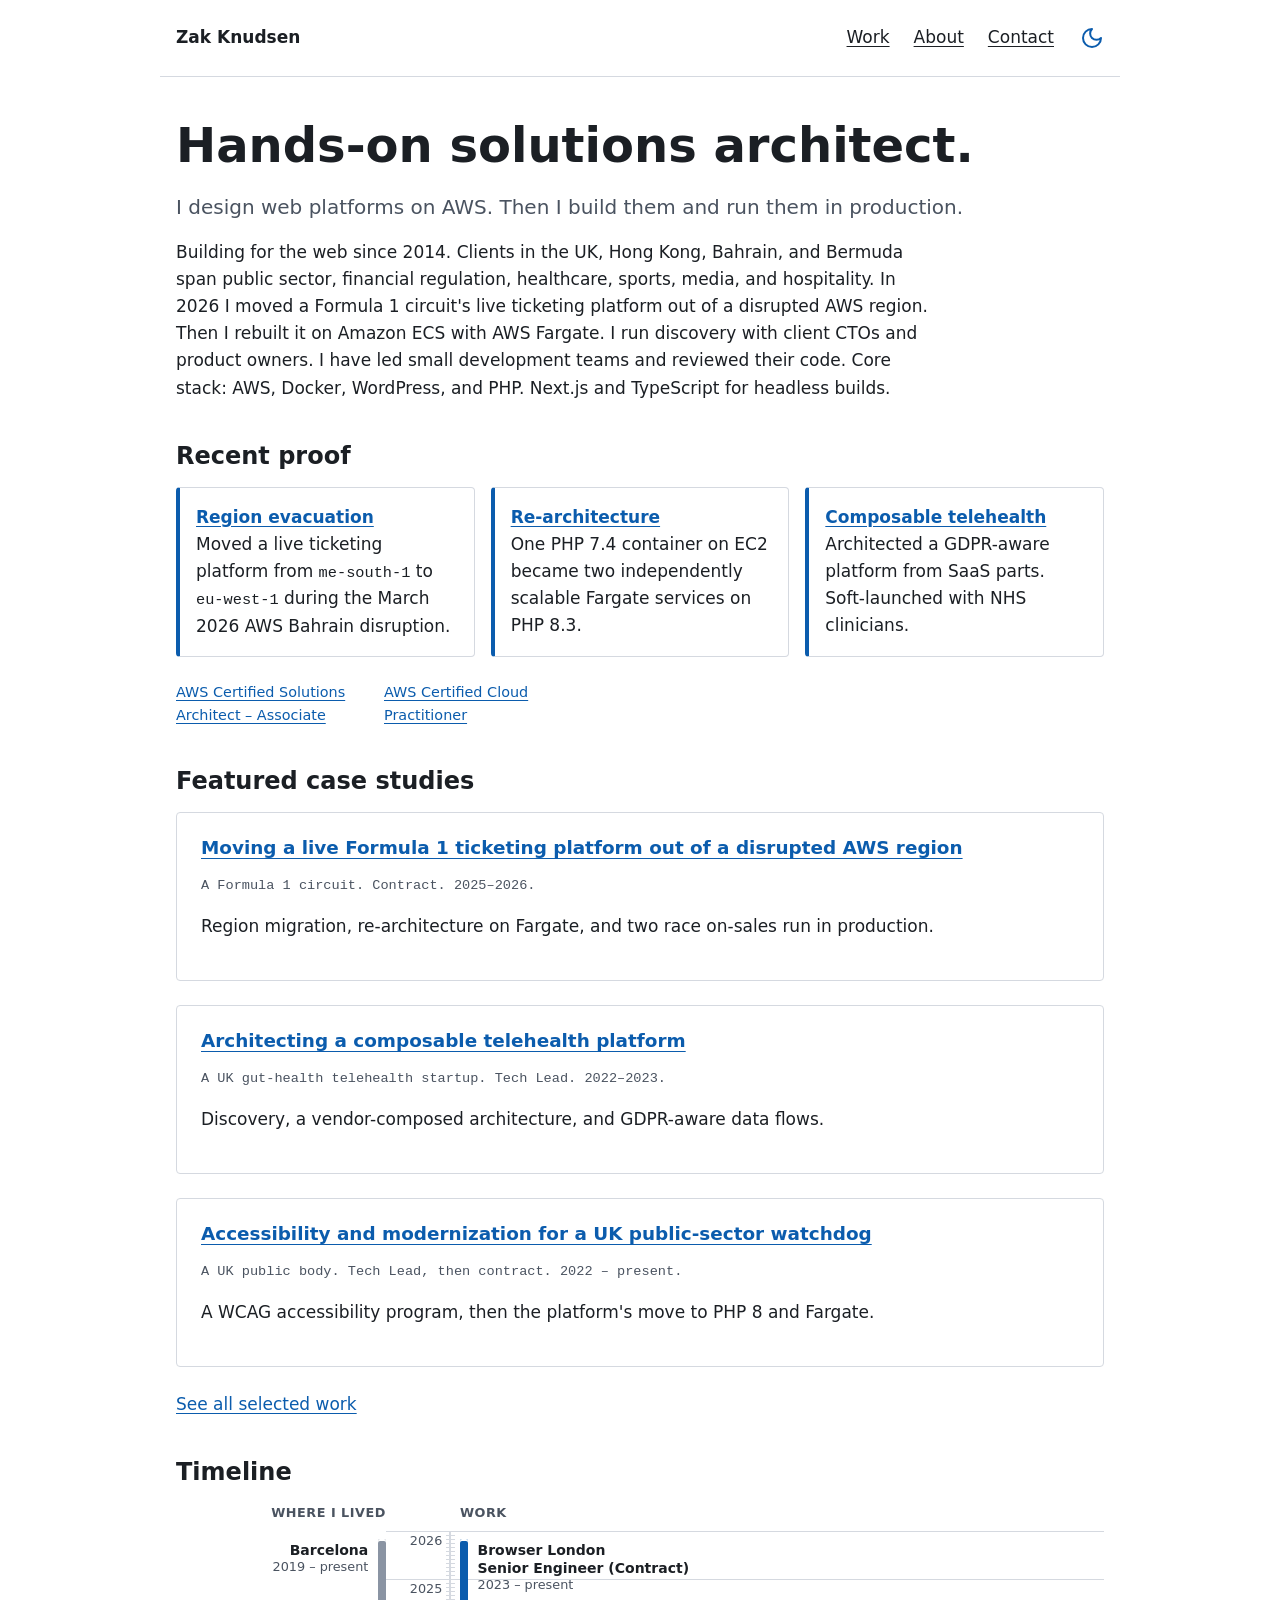
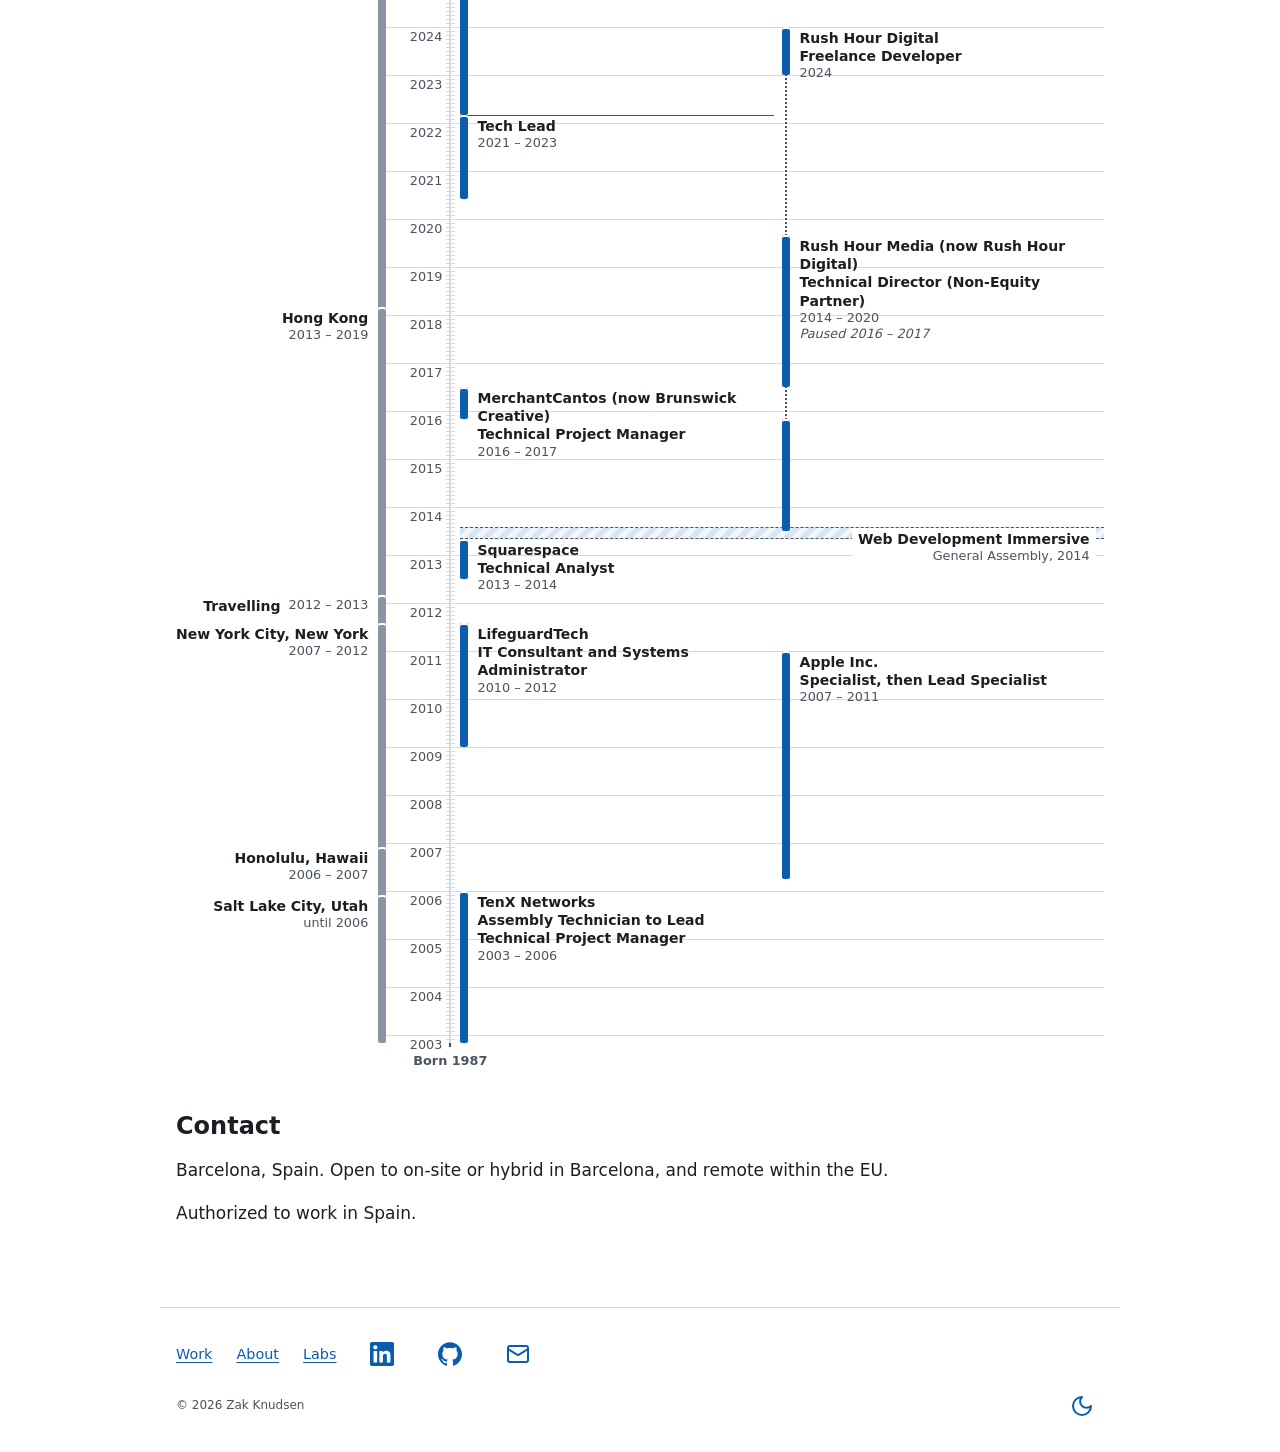
==== commit c07b62b9: "Rebuild timeline: residencies, education band and role-change breaks Regenerated from the private da" ====
--- a/index.html
+++ b/index.html
@@ -158,8 +158,8 @@
       {
         "@type": "OrganizationRole",
         "roleName": "Technical Analyst",
-        "startDate": "2013",
-        "endDate": "2014",
+        "startDate": "2013-07",
+        "endDate": "2014-04",
         "worksFor": {
           "@type": "Organization",
           "name": "Squarespace"
@@ -169,7 +169,7 @@
         "@type": "OrganizationRole",
         "roleName": "IT Consultant and Systems Administrator",
         "startDate": "2010",
-        "endDate": "2012",
+        "endDate": "2012-07",
         "worksFor": {
           "@type": "Organization",
           "name": "LifeguardTech",
@@ -216,6 +216,16 @@
             "addressCountry": "US"
           }
         }
+      }
+    ],
+    "alumniOf": [
+      {
+        "@type": "EducationalOrganization",
+        "name": "General Assembly",
+        "url": "https://generalassemb.ly/",
+        "sameAs": [
+          "https://en.wikipedia.org/wiki/General_Assembly_(school)"
+        ]
       }
     ]
   }
@@ -329,6 +339,13 @@
                   <p class="tl-dates"><span aria-hidden="true">2013 – 2019</span><span class="visually-hidden"><time datetime="2013-02">February 2013</time> to <time datetime="2019-02">February 2019</time></span></p>
                 </div>
               </li>
+              <li class="tl-block tl-place tl-compact" style="--top: 13.8333; --span: 0.6667">
+                <span class="tl-bar" aria-hidden="true"></span>
+                <div class="tl-label">
+                  <p class="tl-name">Travelling</p>
+                  <p class="tl-dates"><span aria-hidden="true">2012 – 2013</span><span class="visually-hidden"><time datetime="2012-07">July 2012</time> to <time datetime="2013-02">February 2013</time></span></p>
+                </div>
+              </li>
               <li class="tl-block tl-place" style="--top: 14.4167; --span: 4.75">
                 <span class="tl-bar" aria-hidden="true"></span>
                 <div class="tl-label">
@@ -352,6 +369,7 @@
               </li>
             </ol>
             <div class="tl-axis" aria-hidden="true">
+              <span class="tl-axis-sizer">2026</span>
               <span class="tl-year" style="--top: 0">2026</span>
               <span class="tl-year" style="--top: 1">2025</span>
               <span class="tl-year" style="--top: 2">2024</span>
@@ -380,6 +398,14 @@
             <div class="tl-threads" aria-hidden="true">
               <span class="tl-thread" style="--top: 2; --span: 10.5; --lane: 1"></span>
             </div>
+            <ol class="tl-edu" aria-label="Education">
+              <li class="tl-edu-band" style="--top: 12.4167; --span: 0.25">
+                <div class="tl-label">
+                  <p class="tl-role">Web Development Immersive</p>
+                  <p class="tl-dates">General Assembly, <span aria-hidden="true">2014</span><span class="visually-hidden"><time datetime="2014-05">May 2014</time> to <time datetime="2014-07">July 2014</time></span></p>
+                </div>
+              </li>
+            </ol>
             <ol class="tl-roles" aria-label="Roles, most recent first">
               <li class="tl-block tl-role-block" style="--top: 2; --span: 1; --lane: 1">
                 <span class="tl-bar" style="--b-top: 0; --b-span: 1" aria-hidden="true"></span>
@@ -387,7 +413,6 @@
                   <p class="tl-name">Rush Hour Digital</p>
                   <p class="tl-role">Freelance Developer</p>
                   <p class="tl-dates"><span aria-hidden="true">2024</span><span class="visually-hidden"><time datetime="2024">2024</time> to <time datetime="2024">2024</time></span></p>
-                  <p class="tl-note">Working from Barcelona</p>
                 </div>
               </li>
               <li class="tl-block tl-role-block" style="--top: 0.1667; --span: 3.6667; --lane: 0">
@@ -396,15 +421,13 @@
                   <p class="tl-name">Browser London</p>
                   <p class="tl-role">Senior Engineer (Contract)</p>
                   <p class="tl-dates"><span aria-hidden="true">2023 – present</span><span class="visually-hidden"><time datetime="2023-03">March 2023</time> to present</span></p>
-                  <p class="tl-note">Working from Barcelona</p>
-                </div>
-              </li>
-              <li class="tl-block tl-role-block" style="--top: 3.75; --span: 1.8333; --lane: 0">
-                <span class="tl-bar" style="--b-top: 0; --b-span: 1.8333" aria-hidden="true"></span>
+                </div>
+              </li>
+              <li class="tl-block tl-role-block tl-change" style="--top: 3.8333; --span: 1.75; --lane: 0">
+                <span class="tl-bar" style="--b-top: 0; --b-span: 1.75" aria-hidden="true"></span>
                 <div class="tl-label">
                   <p class="tl-role">Tech Lead<span class="visually-hidden">, Browser London</span></p>
                   <p class="tl-dates"><span aria-hidden="true">2021 – 2023</span><span class="visually-hidden"><time datetime="2021-06">June 2021</time> to <time datetime="2023-03">March 2023</time></span></p>
-                  <p class="tl-note">Working from Barcelona</p>
                 </div>
               </li>
               <li class="tl-block tl-role-block" style="--top: 9.5; --span: 0.6667; --lane: 0">
@@ -413,7 +436,6 @@
                   <p class="tl-name">MerchantCantos (now Brunswick Creative)</p>
                   <p class="tl-role">Technical Project Manager</p>
                   <p class="tl-dates"><span aria-hidden="true">2016 – 2017</span><span class="visually-hidden"><time datetime="2016-11">November 2016</time> to <time datetime="2017-06">June 2017</time></span></p>
-                  <p class="tl-note">Working from Hong Kong</p>
                 </div>
               </li>
               <li class="tl-block tl-role-block" style="--top: 6.3333; --span: 6.1667; --lane: 1">
@@ -423,26 +445,23 @@
                   <p class="tl-name">Rush Hour Media (now Rush Hour Digital)</p>
                   <p class="tl-role">Technical Director (Non-Equity Partner)</p>
                   <p class="tl-dates"><span aria-hidden="true">2014 – 2020</span><span class="visually-hidden"><time datetime="2014-07">July 2014</time> to <time datetime="2020-08">August 2020</time></span></p>
-                  <p class="tl-note">Working from Hong Kong, then Barcelona</p>
                   <p class="tl-note">Paused <span aria-hidden="true">2016 – 2017</span><span class="visually-hidden"><time datetime="2016-11">November 2016</time> to <time datetime="2017-06">June 2017</time></span></p>
                 </div>
               </li>
-              <li class="tl-block tl-role-block" style="--top: 12; --span: 2; --lane: 0">
-                <span class="tl-bar" style="--b-top: 0; --b-span: 2" aria-hidden="true"></span>
+              <li class="tl-block tl-role-block" style="--top: 12.6667; --span: 0.8333; --lane: 0">
+                <span class="tl-bar" style="--b-top: 0; --b-span: 0.8333" aria-hidden="true"></span>
                 <div class="tl-label">
                   <p class="tl-name">Squarespace</p>
                   <p class="tl-role">Technical Analyst</p>
-                  <p class="tl-dates"><span aria-hidden="true">2013 – 2014</span><span class="visually-hidden"><time datetime="2013">2013</time> to <time datetime="2014">2014</time></span></p>
-                  <p class="tl-note">Working from Hong Kong</p>
-                </div>
-              </li>
-              <li class="tl-block tl-role-block" style="--top: 14; --span: 3; --lane: 0">
-                <span class="tl-bar" style="--b-top: 0; --b-span: 3" aria-hidden="true"></span>
+                  <p class="tl-dates"><span aria-hidden="true">2013 – 2014</span><span class="visually-hidden"><time datetime="2013-07">July 2013</time> to <time datetime="2014-04">April 2014</time></span></p>
+                </div>
+              </li>
+              <li class="tl-block tl-role-block" style="--top: 14.4167; --span: 2.5833; --lane: 0">
+                <span class="tl-bar" style="--b-top: 0; --b-span: 2.5833" aria-hidden="true"></span>
                 <div class="tl-label">
                   <p class="tl-name">LifeguardTech</p>
                   <p class="tl-role">IT Consultant and Systems Administrator</p>
-                  <p class="tl-dates"><span aria-hidden="true">2010 – 2012</span><span class="visually-hidden"><time datetime="2010">2010</time> to <time datetime="2012">2012</time></span></p>
-                  <p class="tl-note">Working from New York City</p>
+                  <p class="tl-dates"><span aria-hidden="true">2010 – 2012</span><span class="visually-hidden"><time datetime="2010">2010</time> to <time datetime="2012-07">July 2012</time></span></p>
                 </div>
               </li>
               <li class="tl-block tl-role-block" style="--top: 15; --span: 4.75; --lane: 1">
@@ -451,7 +470,6 @@
                   <p class="tl-name">Apple Inc.</p>
                   <p class="tl-role">Specialist, then Lead Specialist</p>
                   <p class="tl-dates"><span aria-hidden="true">2007 – 2011</span><span class="visually-hidden"><time datetime="2007-04">April 2007</time> to <time datetime="2011">2011</time></span></p>
-                  <p class="tl-note">Working from Honolulu, then New York City</p>
                 </div>
               </li>
               <li class="tl-block tl-role-block" style="--top: 20; --span: 3.1667; --lane: 0">
@@ -460,7 +478,6 @@
                   <p class="tl-name">TenX Networks</p>
                   <p class="tl-role">Assembly Technician to Lead Technical Project Manager</p>
                   <p class="tl-dates"><span aria-hidden="true">2003 – 2006</span><span class="visually-hidden"><time datetime="2003-11">November 2003</time> to <time datetime="2006">2006</time></span></p>
-                  <p class="tl-note">Working from Salt Lake City</p>
                 </div>
               </li>
             </ol>
--- a/css/style.css
+++ b/css/style.css
@@ -555,17 +555,21 @@
 
 .timeline {
   --year: 3rem;
-  --axis: 5.5rem;
   --bar: 0.5rem;
   --place-color: light-dark(#8a94a3, #6b7684);
-  min-width: 32rem;
+  /* Where I lived and the axis fit their content; Work takes the rest. */
+  display: grid;
+  grid-template-columns: max-content max-content 1fr;
+  min-width: 38rem;
   font-size: 0.875rem;
 }
 
 .tl-heads,
-.tl-plot {
+.tl-plot,
+.tl-origin {
+  grid-column: 1 / -1;
   display: grid;
-  grid-template-columns: 1fr var(--axis) 1fr;
+  grid-template-columns: subgrid;
 }
 
 .tl-heads {
@@ -581,9 +585,15 @@
   text-align: right;
 }
 
-/* Year lines run the full width, one at the top of every year. */
 .tl-plot {
   height: calc(var(--years) * var(--year));
+}
+
+/* Year lines run from the axis to the right edge, one at the top of every year. */
+.tl-plot::before {
+  content: "";
+  grid-column: 2 / -1;
+  grid-row: 1;
   background-image: repeating-linear-gradient(to bottom, var(--color-border) 0 1px, transparent 1px var(--year));
 }
 
@@ -596,15 +606,28 @@
   padding: 0;
 }
 
+/* Residencies share one grid cell, so the column is as wide as the widest label. */
 .tl-places {
   grid-column: 1;
   grid-row: 1;
+  display: grid;
+  align-content: start;
 }
 
 .tl-axis {
   grid-column: 2;
   grid-row: 1;
   position: relative;
+  padding-inline: 0.5rem 1.1rem;
+}
+
+.tl-axis-sizer {
+  display: block;
+  height: 0;
+  overflow: hidden;
+  visibility: hidden;
+  font-size: 0.8rem;
+  font-variant-numeric: tabular-nums;
 }
 
 .tl-threads,
@@ -618,7 +641,7 @@
   content: "";
   position: absolute;
   inset-block: 0;
-  left: calc(50% - 1px);
+  left: calc(100% - 0.6rem - 1px);
   border-left: 2px solid var(--color-border);
 }
 
@@ -626,7 +649,7 @@
   content: "";
   position: absolute;
   inset-block: 0;
-  left: calc(50% - 0.3rem);
+  left: calc(100% - 0.9rem);
   width: 0.6rem;
   background-image: repeating-linear-gradient(to bottom, var(--color-border) 0 1px, transparent 1px calc(var(--year) / 12));
 }
@@ -634,7 +657,7 @@
 .tl-year {
   position: absolute;
   top: calc(var(--top) * var(--year));
-  right: calc(50% + 0.5rem);
+  right: 1.1rem;
   padding-top: 0.2rem;
   color: var(--color-text-muted);
   font-size: 0.8rem;
@@ -687,7 +710,10 @@
 
 /* Residencies: bar beside the axis, text to its left. */
 .tl-place {
-  inset-inline: 0;
+  grid-area: 1 / 1;
+  position: relative;
+  top: auto;
+  margin-top: calc(var(--top) * var(--year));
   padding-right: calc(var(--bar) + 0.6rem);
   text-align: right;
 }
@@ -720,15 +746,11 @@
 }
 
 /* The one month before the first role, then the year of birth. */
-.tl-origin {
-  display: grid;
-  grid-template-columns: 1fr var(--axis) 1fr;
-}
-
 .tl-origin-line {
   grid-column: 2;
   grid-row: 1;
-  justify-self: center;
+  justify-self: end;
+  margin-right: calc(0.6rem - 1px);
   height: calc(var(--year) / 12);
   border-left: 2px dotted var(--color-text-muted);
 }
@@ -736,10 +758,61 @@
 .tl-origin p {
   grid-column: 2;
   grid-row: 2;
+  justify-self: end;
+  transform: translateX(calc(50% - 0.6rem)); /* centred under the axis line */
   margin: 0.25rem 0 0;
-  text-align: center;
   white-space: nowrap;
   color: var(--color-text-muted);
   font-size: 0.8rem;
   font-weight: 600;
 }
+
+/* A role change inside one company: a line where it happened, the new title right beside it. */
+.tl-change::before {
+  content: "";
+  position: absolute;
+  top: 0;
+  left: 0;
+  right: 0.5rem;
+  border-top: 1px solid var(--color-text-muted);
+}
+
+/* A short stay gets its name and dates on one line so it cannot run into the next label. */
+.tl-compact .tl-label {
+  display: flex;
+  flex-wrap: wrap;
+  justify-content: flex-end;
+  gap: 0 0.5rem;
+}
+
+/* Education is time spent studying, not working: a shaded band behind the roles. */
+.tl-edu {
+  grid-column: 3;
+  grid-row: 1;
+  position: relative;
+  list-style: none;
+  margin: 0;
+  padding: 0;
+}
+
+.tl-edu-band {
+  position: absolute;
+  inset-inline: 0;
+  top: calc(var(--top) * var(--year));
+  height: calc(var(--span) * var(--year));
+  border-block: 1px dashed var(--color-text-muted);
+  background-image: repeating-linear-gradient(
+    135deg,
+    color-mix(in srgb, var(--color-accent) 16%, transparent) 0 0.35rem,
+    color-mix(in srgb, var(--color-accent) 6%, transparent) 0.35rem 0.7rem
+  );
+}
+
+.tl-edu-band .tl-label {
+  position: absolute;
+  top: 0;
+  right: 0.5rem;
+  padding: 0.1rem 0.4rem;
+  text-align: right;
+  background: var(--color-bg);
+}
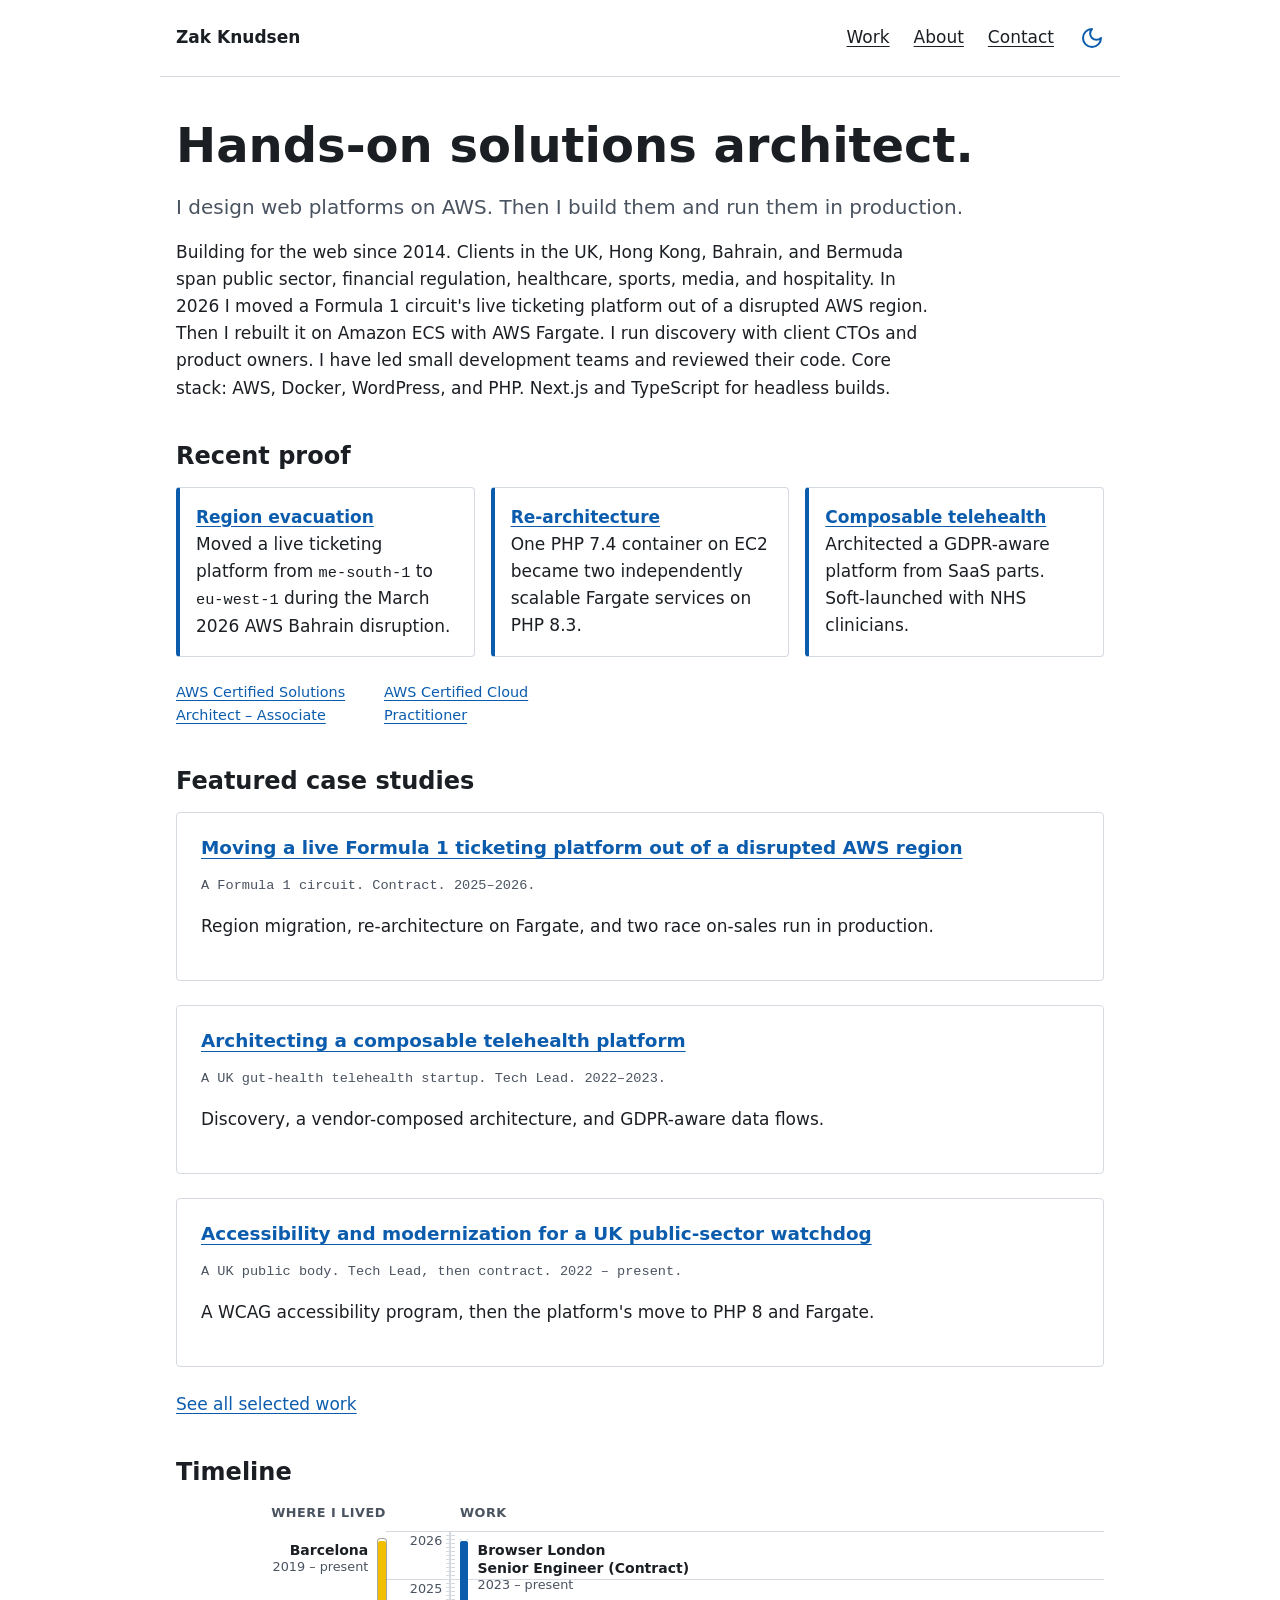
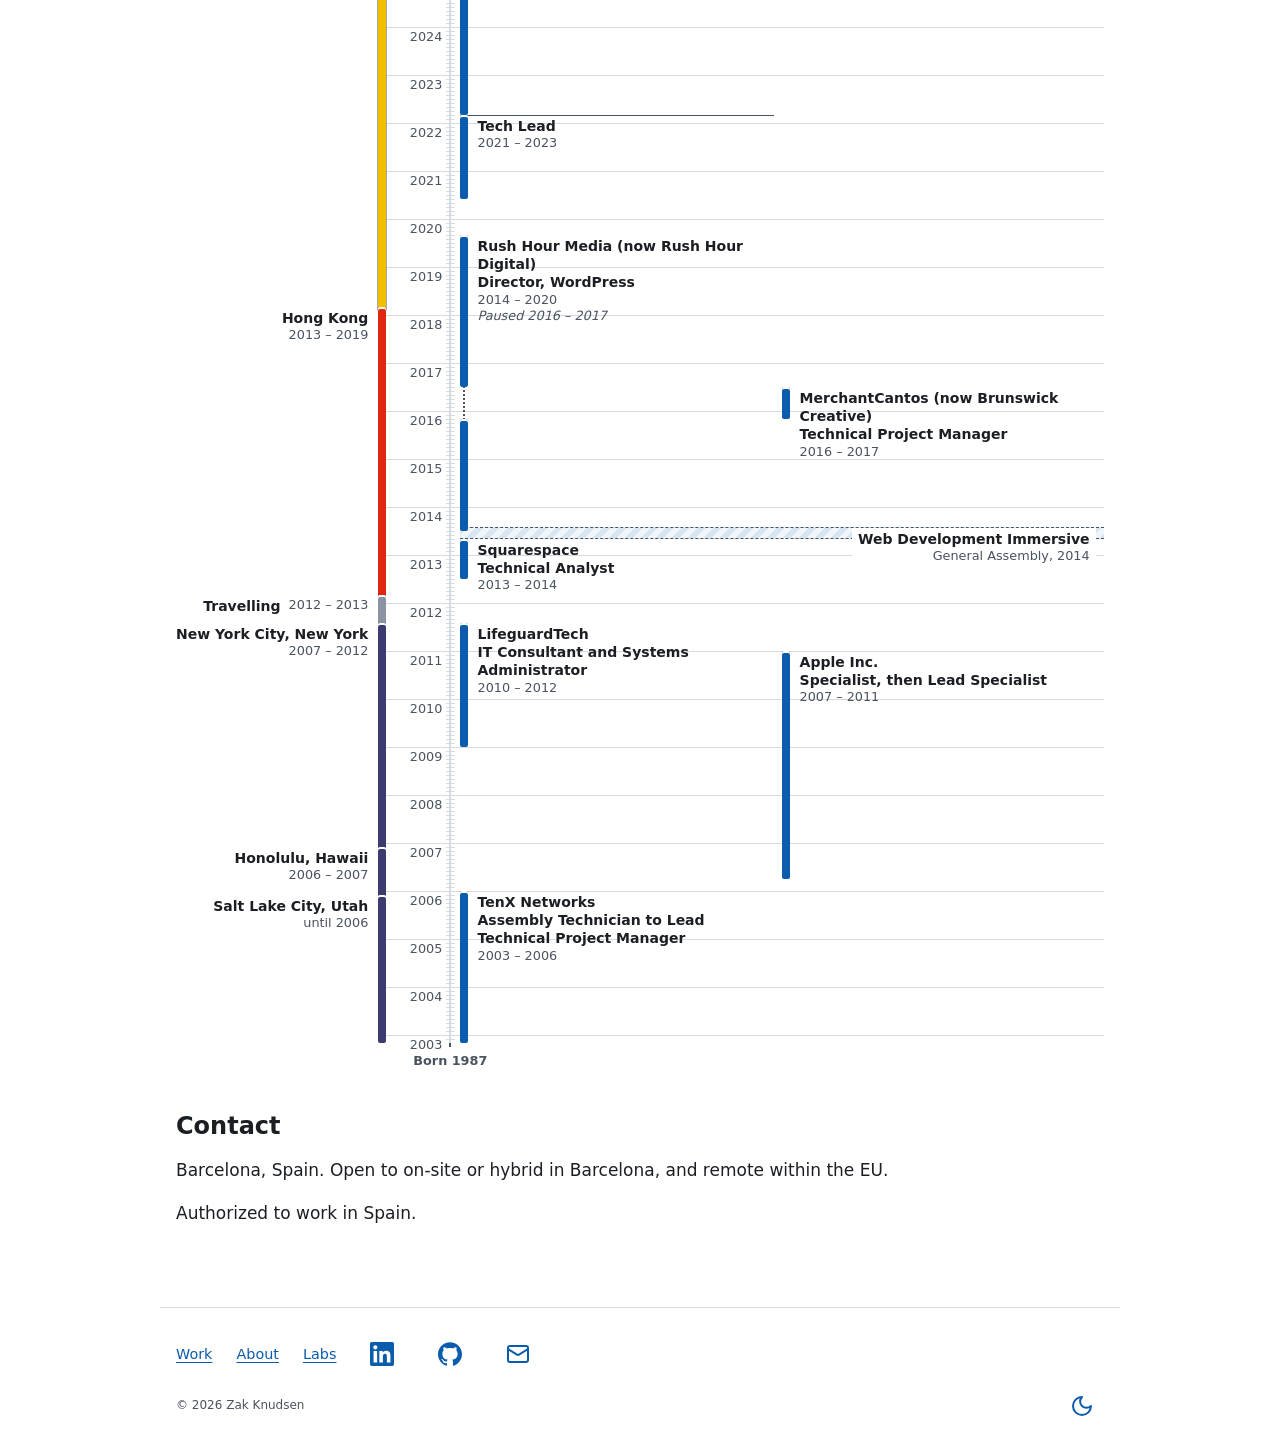
==== commit 8d5b74da: "Colour residencies by country; update Rush Hour title; drop brief freelance row Regenerated from the" ====
--- a/index.html
+++ b/index.html
@@ -72,22 +72,6 @@
     "worksFor": [
       {
         "@type": "OrganizationRole",
-        "roleName": "Freelance Developer",
-        "startDate": "2024",
-        "endDate": "2024",
-        "worksFor": {
-          "@type": "Organization",
-          "name": "Rush Hour Digital",
-          "description": "Digital agency.",
-          "address": {
-            "@type": "PostalAddress",
-            "addressLocality": "Hong Kong",
-            "addressCountry": "HK"
-          }
-        }
-      },
-      {
-        "@type": "OrganizationRole",
         "roleName": "Senior Engineer (Contract)",
         "startDate": "2023-03",
         "worksFor": {
@@ -139,7 +123,7 @@
       },
       {
         "@type": "OrganizationRole",
-        "roleName": "Technical Director (Non-Equity Partner)",
+        "roleName": "Director, WordPress",
         "startDate": "2014-07",
         "endDate": "2020-08",
         "description": "Paused Nov 2016 to Jun 2017.",
@@ -325,14 +309,14 @@
           <div class="tl-heads" aria-hidden="true"><span>Where I lived</span><span></span><span>Work</span></div>
           <div class="tl-plot">
             <ol class="tl-places" aria-label="Where I lived, most recent first">
-              <li class="tl-block tl-place" style="--top: 0.1667; --span: 7.75">
+              <li class="tl-block tl-place" data-country="ES" style="--top: 0.1667; --span: 7.75">
                 <span class="tl-bar" aria-hidden="true"></span>
                 <div class="tl-label">
                   <p class="tl-name">Barcelona</p>
                   <p class="tl-dates"><span aria-hidden="true">2019 – present</span><span class="visually-hidden"><time datetime="2019-02">February 2019</time> to present</span></p>
                 </div>
               </li>
-              <li class="tl-block tl-place" style="--top: 7.8333; --span: 6.0833">
+              <li class="tl-block tl-place" data-country="HK" style="--top: 7.8333; --span: 6.0833">
                 <span class="tl-bar" aria-hidden="true"></span>
                 <div class="tl-label">
                   <p class="tl-name">Hong Kong</p>
@@ -346,21 +330,21 @@
                   <p class="tl-dates"><span aria-hidden="true">2012 – 2013</span><span class="visually-hidden"><time datetime="2012-07">July 2012</time> to <time datetime="2013-02">February 2013</time></span></p>
                 </div>
               </li>
-              <li class="tl-block tl-place" style="--top: 14.4167; --span: 4.75">
+              <li class="tl-block tl-place" data-country="US" style="--top: 14.4167; --span: 4.75">
                 <span class="tl-bar" aria-hidden="true"></span>
                 <div class="tl-label">
                   <p class="tl-name">New York City, New York</p>
                   <p class="tl-dates"><span aria-hidden="true">2007 – 2012</span><span class="visually-hidden"><time datetime="2007-11">November 2007</time> to <time datetime="2012-07">July 2012</time></span></p>
                 </div>
               </li>
-              <li class="tl-block tl-place" style="--top: 19.0833; --span: 1.0833">
+              <li class="tl-block tl-place" data-country="US" style="--top: 19.0833; --span: 1.0833">
                 <span class="tl-bar" aria-hidden="true"></span>
                 <div class="tl-label">
                   <p class="tl-name">Honolulu, Hawaii</p>
                   <p class="tl-dates"><span aria-hidden="true">2006 – 2007</span><span class="visually-hidden"><time datetime="2006-11">November 2006</time> to <time datetime="2007-11">November 2007</time></span></p>
                 </div>
               </li>
-              <li class="tl-block tl-place" style="--top: 20.0833; --span: 3.0833">
+              <li class="tl-block tl-place" data-country="US" style="--top: 20.0833; --span: 3.0833">
                 <span class="tl-bar" aria-hidden="true"></span>
                 <div class="tl-label">
                   <p class="tl-name">Salt Lake City, Utah</p>
@@ -396,7 +380,7 @@
               <span class="tl-year" style="--top: 23">2003</span>
             </div>
             <div class="tl-threads" aria-hidden="true">
-              <span class="tl-thread" style="--top: 2; --span: 10.5; --lane: 1"></span>
+              <span class="tl-thread" style="--top: 6.3333; --span: 6.1667; --lane: 0"></span>
             </div>
             <ol class="tl-edu" aria-label="Education">
               <li class="tl-edu-band" style="--top: 12.4167; --span: 0.25">
@@ -407,14 +391,6 @@
               </li>
             </ol>
             <ol class="tl-roles" aria-label="Roles, most recent first">
-              <li class="tl-block tl-role-block" style="--top: 2; --span: 1; --lane: 1">
-                <span class="tl-bar" style="--b-top: 0; --b-span: 1" aria-hidden="true"></span>
-                <div class="tl-label">
-                  <p class="tl-name">Rush Hour Digital</p>
-                  <p class="tl-role">Freelance Developer</p>
-                  <p class="tl-dates"><span aria-hidden="true">2024</span><span class="visually-hidden"><time datetime="2024">2024</time> to <time datetime="2024">2024</time></span></p>
-                </div>
-              </li>
               <li class="tl-block tl-role-block" style="--top: 0.1667; --span: 3.6667; --lane: 0">
                 <span class="tl-bar" style="--b-top: 0; --b-span: 3.6667" aria-hidden="true"></span>
                 <div class="tl-label">
@@ -430,7 +406,7 @@
                   <p class="tl-dates"><span aria-hidden="true">2021 – 2023</span><span class="visually-hidden"><time datetime="2021-06">June 2021</time> to <time datetime="2023-03">March 2023</time></span></p>
                 </div>
               </li>
-              <li class="tl-block tl-role-block" style="--top: 9.5; --span: 0.6667; --lane: 0">
+              <li class="tl-block tl-role-block" style="--top: 9.5; --span: 0.6667; --lane: 1">
                 <span class="tl-bar" style="--b-top: 0; --b-span: 0.6667" aria-hidden="true"></span>
                 <div class="tl-label">
                   <p class="tl-name">MerchantCantos (now Brunswick Creative)</p>
@@ -438,12 +414,12 @@
                   <p class="tl-dates"><span aria-hidden="true">2016 – 2017</span><span class="visually-hidden"><time datetime="2016-11">November 2016</time> to <time datetime="2017-06">June 2017</time></span></p>
                 </div>
               </li>
-              <li class="tl-block tl-role-block" style="--top: 6.3333; --span: 6.1667; --lane: 1">
+              <li class="tl-block tl-role-block" style="--top: 6.3333; --span: 6.1667; --lane: 0">
                 <span class="tl-bar" style="--b-top: 0; --b-span: 3.1667" aria-hidden="true"></span>
                 <span class="tl-bar" style="--b-top: 3.8333; --b-span: 2.3333" aria-hidden="true"></span>
                 <div class="tl-label">
                   <p class="tl-name">Rush Hour Media (now Rush Hour Digital)</p>
-                  <p class="tl-role">Technical Director (Non-Equity Partner)</p>
+                  <p class="tl-role">Director, WordPress</p>
                   <p class="tl-dates"><span aria-hidden="true">2014 – 2020</span><span class="visually-hidden"><time datetime="2014-07">July 2014</time> to <time datetime="2020-08">August 2020</time></span></p>
                   <p class="tl-note">Paused <span aria-hidden="true">2016 – 2017</span><span class="visually-hidden"><time datetime="2016-11">November 2016</time> to <time datetime="2017-06">June 2017</time></span></p>
                 </div>
--- a/css/style.css
+++ b/css/style.css
@@ -557,6 +557,10 @@
   --year: 3rem;
   --bar: 0.5rem;
   --place-color: light-dark(#8a94a3, #6b7684);
+  /* Residency bars take a colour from the flag of the country: US blue, Hong Kong red, Spain yellow. */
+  --flag-us: light-dark(#3c3b6e, #7c7bd1);
+  --flag-hk: light-dark(#de2910, #ff6a57);
+  --flag-es: #f1bf00;
   /* Where I lived and the axis fit their content; Work takes the rest. */
   display: grid;
   grid-template-columns: max-content max-content 1fr;
@@ -816,3 +820,10 @@
   text-align: right;
   background: var(--color-bg);
 }
+
+.tl-place[data-country="US"] .tl-bar { background: var(--flag-us); }
+.tl-place[data-country="HK"] .tl-bar { background: var(--flag-hk); }
+.tl-place[data-country="ES"] .tl-bar {
+  background: var(--flag-es);
+  outline: 1px solid light-dark(rgb(0 0 0 / 0.35), transparent); /* yellow alone is faint on white */
+}
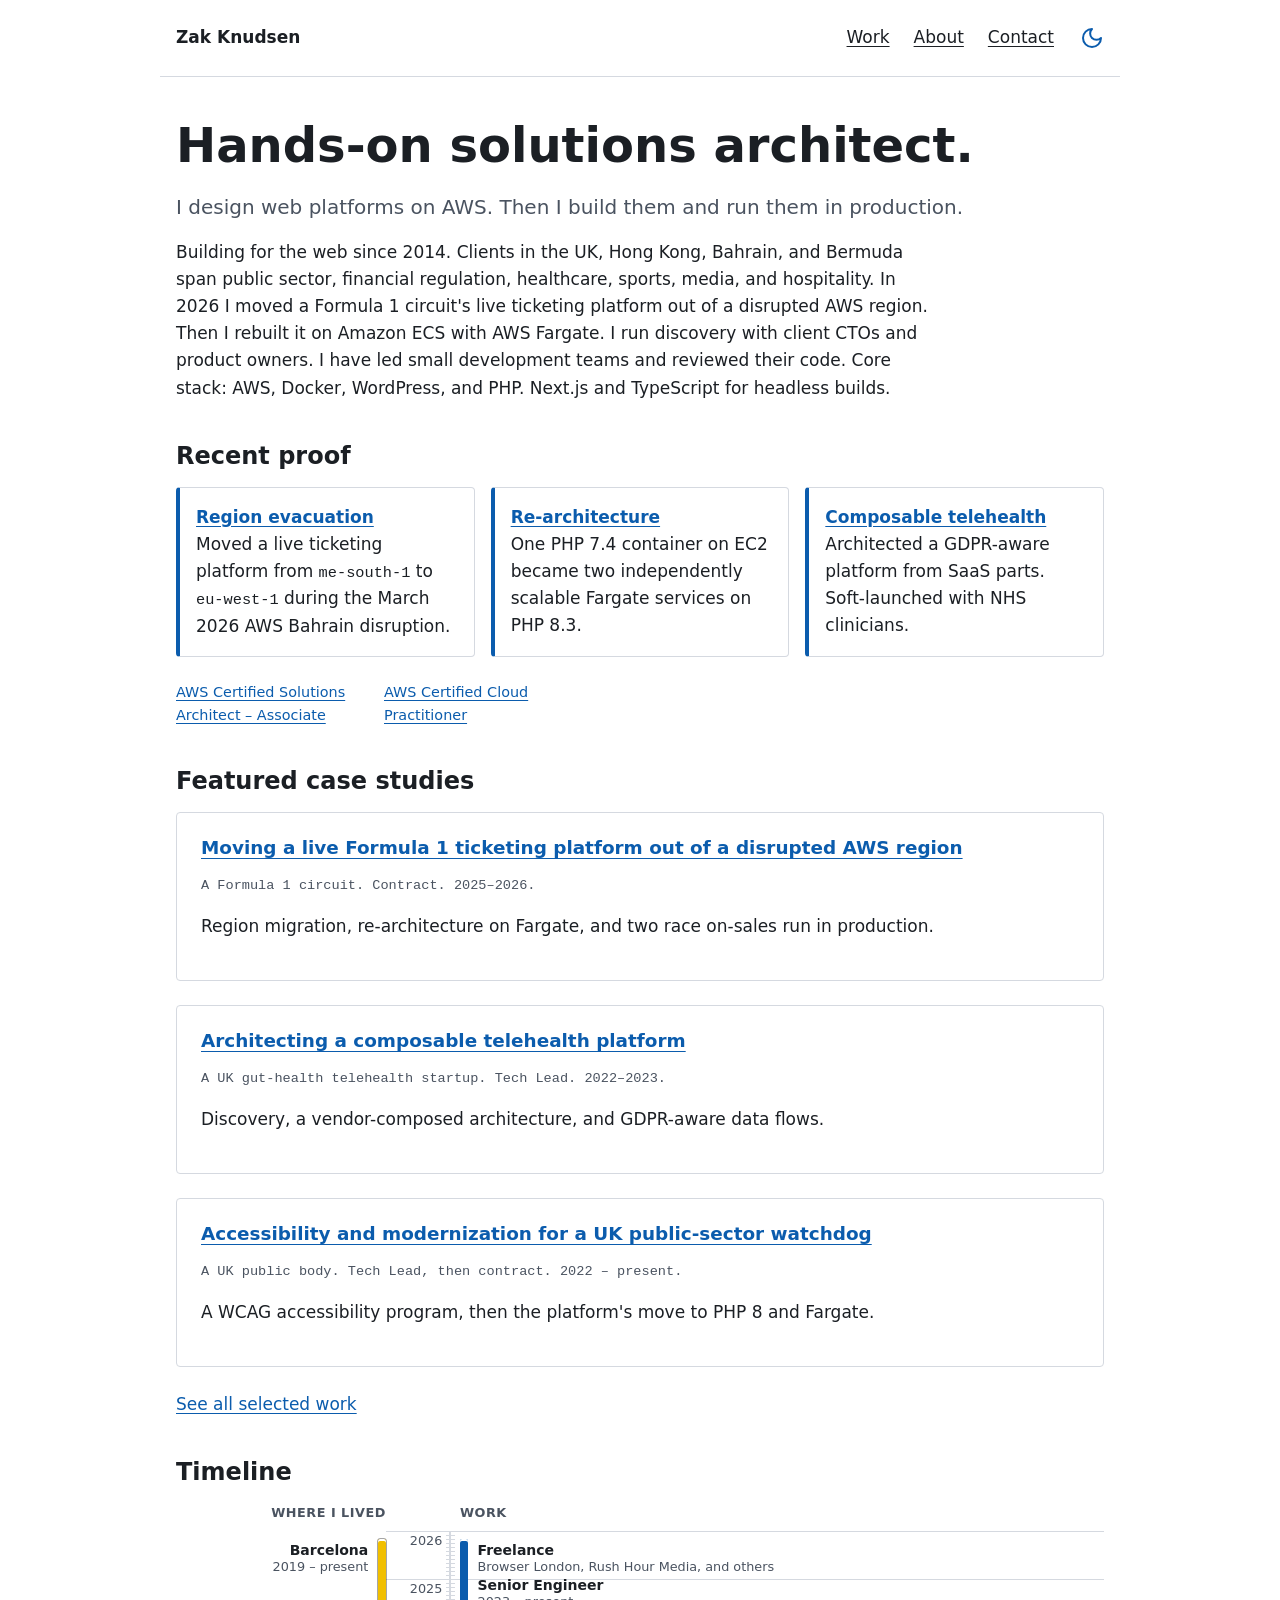
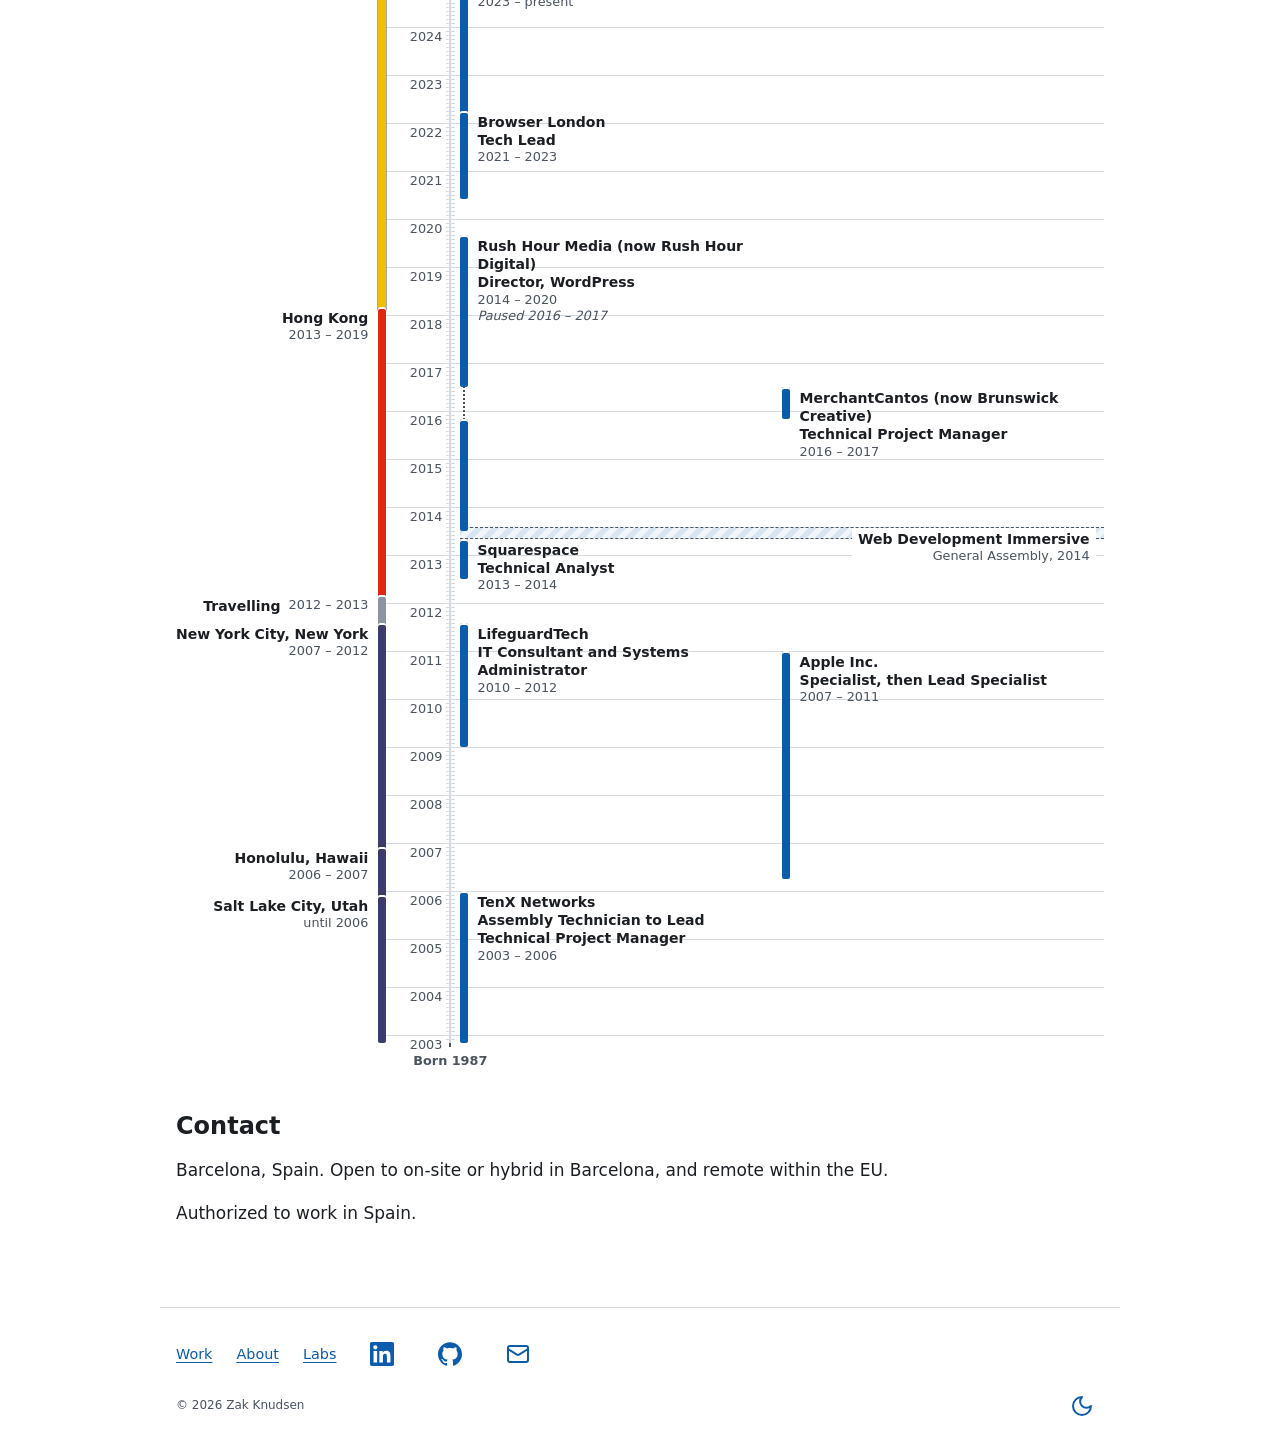
==== commit a5e3e1ef: "Show current work as freelance: Browser London, Rush Hour Media, and others Regenerated from the pri" ====
--- a/index.html
+++ b/index.html
@@ -72,18 +72,9 @@
     "worksFor": [
       {
         "@type": "OrganizationRole",
-        "roleName": "Senior Engineer (Contract)",
+        "roleName": "Senior Engineer",
         "startDate": "2023-03",
-        "worksFor": {
-          "@type": "Organization",
-          "name": "Browser London",
-          "description": "UX and product agency.",
-          "address": {
-            "@type": "PostalAddress",
-            "addressLocality": "London",
-            "addressCountry": "GB"
-          }
-        }
+        "description": "Freelance: Browser London, Rush Hour Media, and others."
       },
       {
         "@type": "OrganizationRole",
@@ -394,15 +385,17 @@
               <li class="tl-block tl-role-block" style="--top: 0.1667; --span: 3.6667; --lane: 0">
                 <span class="tl-bar" style="--b-top: 0; --b-span: 3.6667" aria-hidden="true"></span>
                 <div class="tl-label">
+                  <p class="tl-name">Freelance</p>
+                  <p class="tl-clients">Browser London, Rush Hour Media, and others</p>
+                  <p class="tl-role">Senior Engineer</p>
+                  <p class="tl-dates"><span aria-hidden="true">2023 – present</span><span class="visually-hidden"><time datetime="2023-03">March 2023</time> to present</span></p>
+                </div>
+              </li>
+              <li class="tl-block tl-role-block" style="--top: 3.75; --span: 1.8333; --lane: 0">
+                <span class="tl-bar" style="--b-top: 0; --b-span: 1.8333" aria-hidden="true"></span>
+                <div class="tl-label">
                   <p class="tl-name">Browser London</p>
-                  <p class="tl-role">Senior Engineer (Contract)</p>
-                  <p class="tl-dates"><span aria-hidden="true">2023 – present</span><span class="visually-hidden"><time datetime="2023-03">March 2023</time> to present</span></p>
-                </div>
-              </li>
-              <li class="tl-block tl-role-block tl-change" style="--top: 3.8333; --span: 1.75; --lane: 0">
-                <span class="tl-bar" style="--b-top: 0; --b-span: 1.75" aria-hidden="true"></span>
-                <div class="tl-label">
-                  <p class="tl-role">Tech Lead<span class="visually-hidden">, Browser London</span></p>
+                  <p class="tl-role">Tech Lead</p>
                   <p class="tl-dates"><span aria-hidden="true">2021 – 2023</span><span class="visually-hidden"><time datetime="2021-06">June 2021</time> to <time datetime="2023-03">March 2023</time></span></p>
                 </div>
               </li>
--- a/css/style.css
+++ b/css/style.css
@@ -703,6 +703,7 @@
 }
 
 .tl-dates,
+.tl-clients,
 .tl-note {
   color: var(--color-text-muted);
   font-size: 0.8rem;
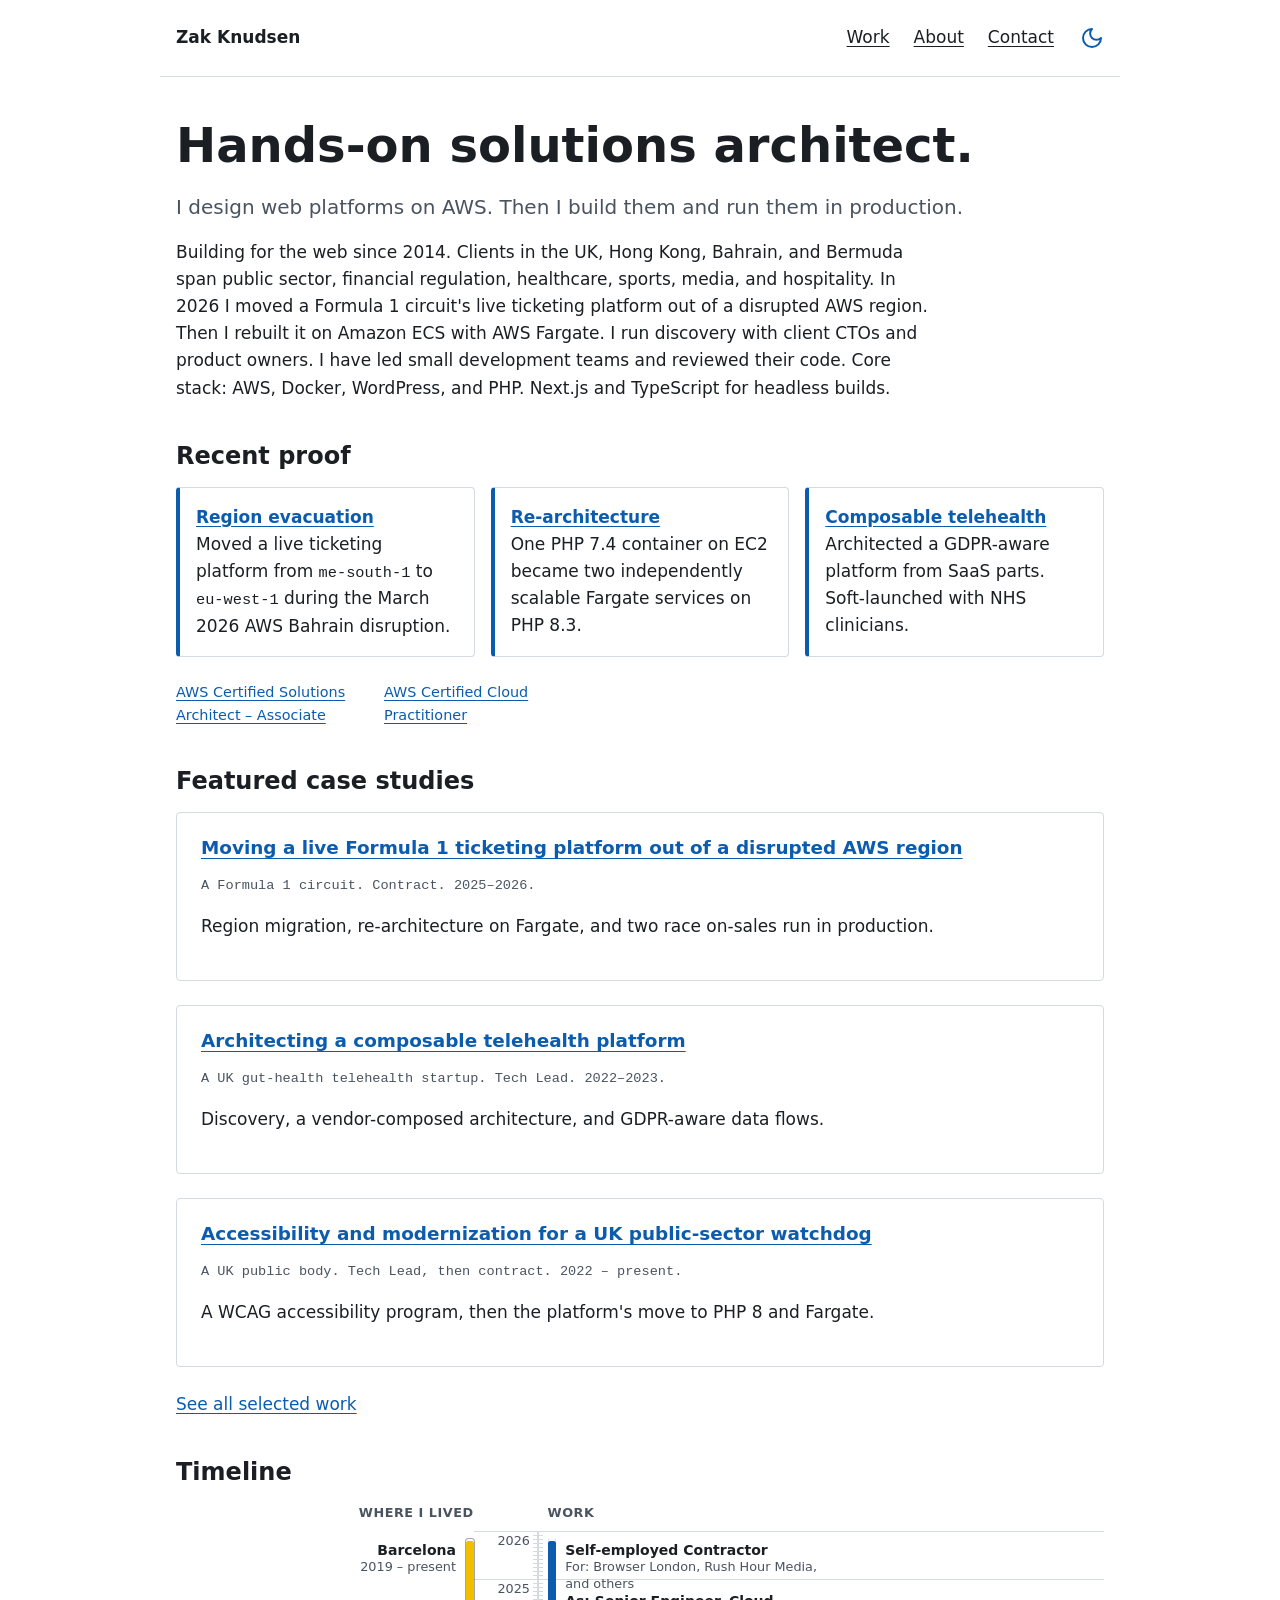
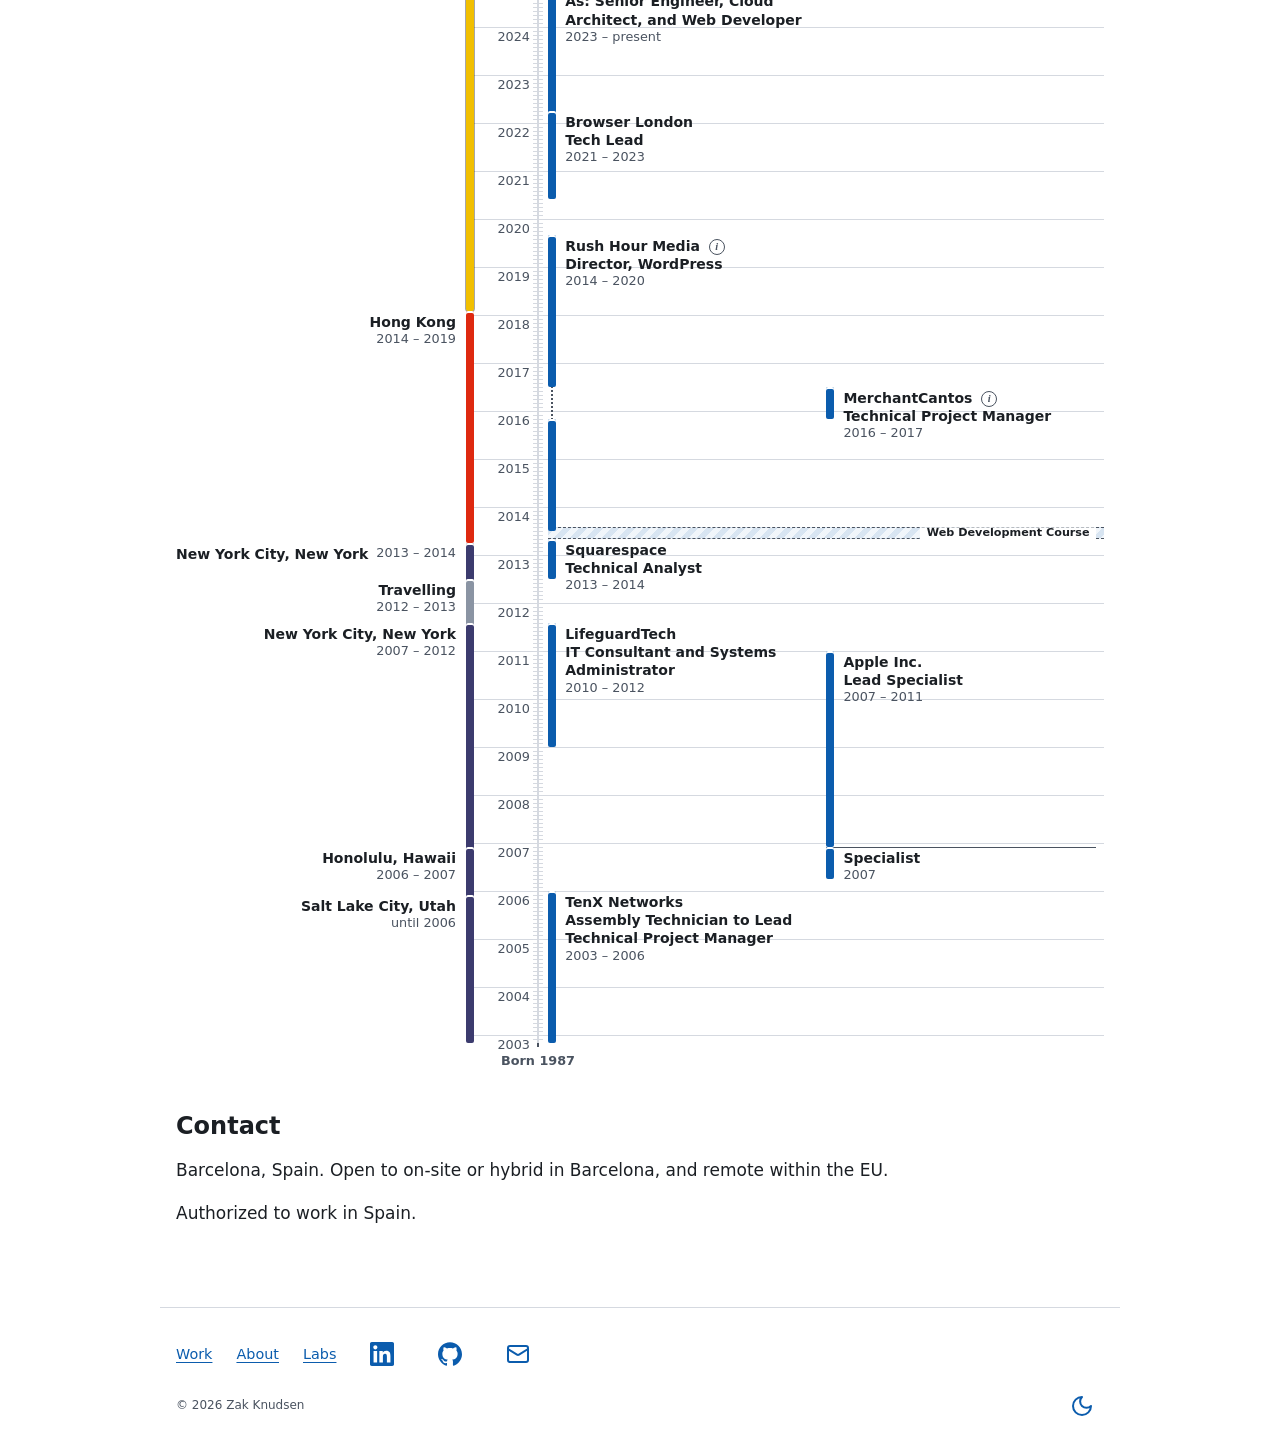
==== commit 7dc30b7f: "Update timeline: residencies, Apple roles, renamed-company icon, contractor entry Regenerated from t" ====
--- a/index.html
+++ b/index.html
@@ -72,9 +72,9 @@
     "worksFor": [
       {
         "@type": "OrganizationRole",
-        "roleName": "Senior Engineer",
+        "roleName": "Senior Engineer, Cloud Architect, and Web Developer",
         "startDate": "2023-03",
-        "description": "Freelance: Browser London, Rush Hour Media, and others."
+        "description": "Self-employed Contractor: Browser London, Rush Hour Media, and others."
       },
       {
         "@type": "OrganizationRole",
@@ -157,10 +157,30 @@
       },
       {
         "@type": "OrganizationRole",
-        "roleName": "Specialist, then Lead Specialist",
+        "roleName": "Lead Specialist",
+        "startDate": "2007-12",
+        "endDate": "2011",
+        "worksFor": {
+          "@type": "Organization",
+          "name": "Apple Inc.",
+          "url": "https://www.apple.com/",
+          "sameAs": [
+            "https://en.wikipedia.org/wiki/Apple_Inc.",
+            "https://www.wikidata.org/wiki/Q312",
+            "https://www.linkedin.com/company/apple"
+          ],
+          "address": {
+            "@type": "PostalAddress",
+            "addressLocality": "Cupertino",
+            "addressCountry": "US"
+          }
+        }
+      },
+      {
+        "@type": "OrganizationRole",
+        "roleName": "Specialist",
         "startDate": "2007-04",
-        "endDate": "2011",
-        "description": "Retail division, Honolulu and New York.",
+        "endDate": "2007-11",
         "worksFor": {
           "@type": "Organization",
           "name": "Apple Inc.",
@@ -307,18 +327,25 @@
                   <p class="tl-dates"><span aria-hidden="true">2019 – present</span><span class="visually-hidden"><time datetime="2019-02">February 2019</time> to present</span></p>
                 </div>
               </li>
-              <li class="tl-block tl-place" data-country="HK" style="--top: 7.8333; --span: 6.0833">
+              <li class="tl-block tl-place" data-country="HK" style="--top: 7.9167; --span: 4.8333">
                 <span class="tl-bar" aria-hidden="true"></span>
                 <div class="tl-label">
                   <p class="tl-name">Hong Kong</p>
-                  <p class="tl-dates"><span aria-hidden="true">2013 – 2019</span><span class="visually-hidden"><time datetime="2013-02">February 2013</time> to <time datetime="2019-02">February 2019</time></span></p>
-                </div>
-              </li>
-              <li class="tl-block tl-place tl-compact" style="--top: 13.8333; --span: 0.6667">
+                  <p class="tl-dates"><span aria-hidden="true">2014 – 2019</span><span class="visually-hidden"><time datetime="2014-04">April 2014</time> to <time datetime="2019-01">January 2019</time></span></p>
+                </div>
+              </li>
+              <li class="tl-block tl-place tl-compact" data-country="US" style="--top: 12.75; --span: 0.8333">
+                <span class="tl-bar" aria-hidden="true"></span>
+                <div class="tl-label">
+                  <p class="tl-name">New York City, New York</p>
+                  <p class="tl-dates"><span aria-hidden="true">2013 – 2014</span><span class="visually-hidden"><time datetime="2013-06">June 2013</time> to <time datetime="2014-03">March 2014</time></span></p>
+                </div>
+              </li>
+              <li class="tl-block tl-place" style="--top: 13.5; --span: 1">
                 <span class="tl-bar" aria-hidden="true"></span>
                 <div class="tl-label">
                   <p class="tl-name">Travelling</p>
-                  <p class="tl-dates"><span aria-hidden="true">2012 – 2013</span><span class="visually-hidden"><time datetime="2012-07">July 2012</time> to <time datetime="2013-02">February 2013</time></span></p>
+                  <p class="tl-dates"><span aria-hidden="true">2012 – 2013</span><span class="visually-hidden"><time datetime="2012-07">July 2012</time> to <time datetime="2013-06">June 2013</time></span></p>
                 </div>
               </li>
               <li class="tl-block tl-place" data-country="US" style="--top: 14.4167; --span: 4.75">
@@ -376,8 +403,8 @@
             <ol class="tl-edu" aria-label="Education">
               <li class="tl-edu-band" style="--top: 12.4167; --span: 0.25">
                 <div class="tl-label">
-                  <p class="tl-role">Web Development Immersive</p>
-                  <p class="tl-dates">General Assembly, <span aria-hidden="true">2014</span><span class="visually-hidden"><time datetime="2014-05">May 2014</time> to <time datetime="2014-07">July 2014</time></span></p>
+                  <p class="tl-edu-name">Web Development Course</p>
+                  <p class="visually-hidden">General Assembly, <span aria-hidden="true">2014</span><span class="visually-hidden"><time datetime="2014-05">May 2014</time> to <time datetime="2014-07">July 2014</time></span></p>
                 </div>
               </li>
             </ol>
@@ -385,9 +412,9 @@
               <li class="tl-block tl-role-block" style="--top: 0.1667; --span: 3.6667; --lane: 0">
                 <span class="tl-bar" style="--b-top: 0; --b-span: 3.6667" aria-hidden="true"></span>
                 <div class="tl-label">
-                  <p class="tl-name">Freelance</p>
-                  <p class="tl-clients">Browser London, Rush Hour Media, and others</p>
-                  <p class="tl-role">Senior Engineer</p>
+                  <p class="tl-name">Self-employed Contractor</p>
+                  <p class="tl-clients">For: Browser London, Rush Hour Media, and others</p>
+                  <p class="tl-role">As: Senior Engineer, Cloud Architect, and Web Developer</p>
                   <p class="tl-dates"><span aria-hidden="true">2023 – present</span><span class="visually-hidden"><time datetime="2023-03">March 2023</time> to present</span></p>
                 </div>
               </li>
@@ -402,7 +429,7 @@
               <li class="tl-block tl-role-block" style="--top: 9.5; --span: 0.6667; --lane: 1">
                 <span class="tl-bar" style="--b-top: 0; --b-span: 0.6667" aria-hidden="true"></span>
                 <div class="tl-label">
-                  <p class="tl-name">MerchantCantos (now Brunswick Creative)</p>
+                  <p class="tl-name">MerchantCantos <button type="button" class="tl-info" aria-label="Now Brunswick Creative" data-tip="Now Brunswick Creative">i</button></p>
                   <p class="tl-role">Technical Project Manager</p>
                   <p class="tl-dates"><span aria-hidden="true">2016 – 2017</span><span class="visually-hidden"><time datetime="2016-11">November 2016</time> to <time datetime="2017-06">June 2017</time></span></p>
                 </div>
@@ -411,10 +438,10 @@
                 <span class="tl-bar" style="--b-top: 0; --b-span: 3.1667" aria-hidden="true"></span>
                 <span class="tl-bar" style="--b-top: 3.8333; --b-span: 2.3333" aria-hidden="true"></span>
                 <div class="tl-label">
-                  <p class="tl-name">Rush Hour Media (now Rush Hour Digital)</p>
+                  <p class="tl-name">Rush Hour Media <button type="button" class="tl-info" aria-label="Now Rush Hour Digital" data-tip="Now Rush Hour Digital">i</button></p>
                   <p class="tl-role">Director, WordPress</p>
                   <p class="tl-dates"><span aria-hidden="true">2014 – 2020</span><span class="visually-hidden"><time datetime="2014-07">July 2014</time> to <time datetime="2020-08">August 2020</time></span></p>
-                  <p class="tl-note">Paused <span aria-hidden="true">2016 – 2017</span><span class="visually-hidden"><time datetime="2016-11">November 2016</time> to <time datetime="2017-06">June 2017</time></span></p>
+                  <p class="visually-hidden">Paused <span aria-hidden="true">2016 – 2017</span><span class="visually-hidden"><time datetime="2016-11">November 2016</time> to <time datetime="2017-06">June 2017</time></span></p>
                 </div>
               </li>
               <li class="tl-block tl-role-block" style="--top: 12.6667; --span: 0.8333; --lane: 0">
@@ -433,12 +460,19 @@
                   <p class="tl-dates"><span aria-hidden="true">2010 – 2012</span><span class="visually-hidden"><time datetime="2010">2010</time> to <time datetime="2012-07">July 2012</time></span></p>
                 </div>
               </li>
-              <li class="tl-block tl-role-block" style="--top: 15; --span: 4.75; --lane: 1">
-                <span class="tl-bar" style="--b-top: 0; --b-span: 4.75" aria-hidden="true"></span>
+              <li class="tl-block tl-role-block" style="--top: 15; --span: 4.0833; --lane: 1">
+                <span class="tl-bar" style="--b-top: 0; --b-span: 4.0833" aria-hidden="true"></span>
                 <div class="tl-label">
                   <p class="tl-name">Apple Inc.</p>
-                  <p class="tl-role">Specialist, then Lead Specialist</p>
-                  <p class="tl-dates"><span aria-hidden="true">2007 – 2011</span><span class="visually-hidden"><time datetime="2007-04">April 2007</time> to <time datetime="2011">2011</time></span></p>
+                  <p class="tl-role">Lead Specialist</p>
+                  <p class="tl-dates"><span aria-hidden="true">2007 – 2011</span><span class="visually-hidden"><time datetime="2007-12">December 2007</time> to <time datetime="2011">2011</time></span></p>
+                </div>
+              </li>
+              <li class="tl-block tl-role-block tl-change" style="--top: 19.0833; --span: 0.6667; --lane: 1">
+                <span class="tl-bar" style="--b-top: 0; --b-span: 0.6667" aria-hidden="true"></span>
+                <div class="tl-label">
+                  <p class="tl-role">Specialist<span class="visually-hidden">, Apple Inc.</span></p>
+                  <p class="tl-dates"><span aria-hidden="true">2007</span><span class="visually-hidden"><time datetime="2007-04">April 2007</time> to <time datetime="2007-11">November 2007</time></span></p>
                 </div>
               </li>
               <li class="tl-block tl-role-block" style="--top: 20; --span: 3.1667; --lane: 0">
--- a/css/style.css
+++ b/css/style.css
@@ -813,13 +813,21 @@
   );
 }
 
+/* One short line, centred on the band so it never spills past it. */
 .tl-edu-band .tl-label {
   position: absolute;
-  top: 0;
+  top: 50%;
   right: 0.5rem;
-  padding: 0.1rem 0.4rem;
-  text-align: right;
+  transform: translateY(-50%);
+  padding: 0 0.4rem;
   background: var(--color-bg);
+}
+
+.tl-label .tl-edu-name {
+  font-size: 0.7rem;
+  font-weight: 600;
+  line-height: 1;
+  white-space: nowrap;
 }
 
 .tl-place[data-country="US"] .tl-bar { background: var(--flag-us); }
@@ -828,3 +836,44 @@
   background: var(--flag-es);
   outline: 1px solid light-dark(rgb(0 0 0 / 0.35), transparent); /* yellow alone is faint on white */
 }
+
+/* A small "i" next to a renamed company; hover or focus shows the new name. */
+.tl-info {
+  position: relative;
+  display: inline-flex;
+  align-items: center;
+  justify-content: center;
+  width: 1rem;
+  height: 1rem;
+  margin-left: 0.25rem;
+  padding: 0;
+  border: 1px solid var(--color-text-muted);
+  border-radius: 50%;
+  background: none;
+  color: var(--color-text-muted);
+  font: italic 700 0.65rem/1 Georgia, serif;
+  vertical-align: middle;
+  cursor: help;
+}
+
+.tl-info::after {
+  content: attr(data-tip);
+  position: absolute;
+  bottom: calc(100% + 0.4rem);
+  left: 50%;
+  transform: translateX(-50%);
+  z-index: 5;
+  padding: 0.25rem 0.5rem;
+  border-radius: 4px;
+  background: var(--color-text);
+  color: var(--color-bg);
+  font: normal 600 0.75rem/1.2 var(--font-sans);
+  white-space: nowrap;
+  opacity: 0;
+  pointer-events: none;
+}
+
+.tl-info:hover::after,
+.tl-info:focus::after {
+  opacity: 1;
+}
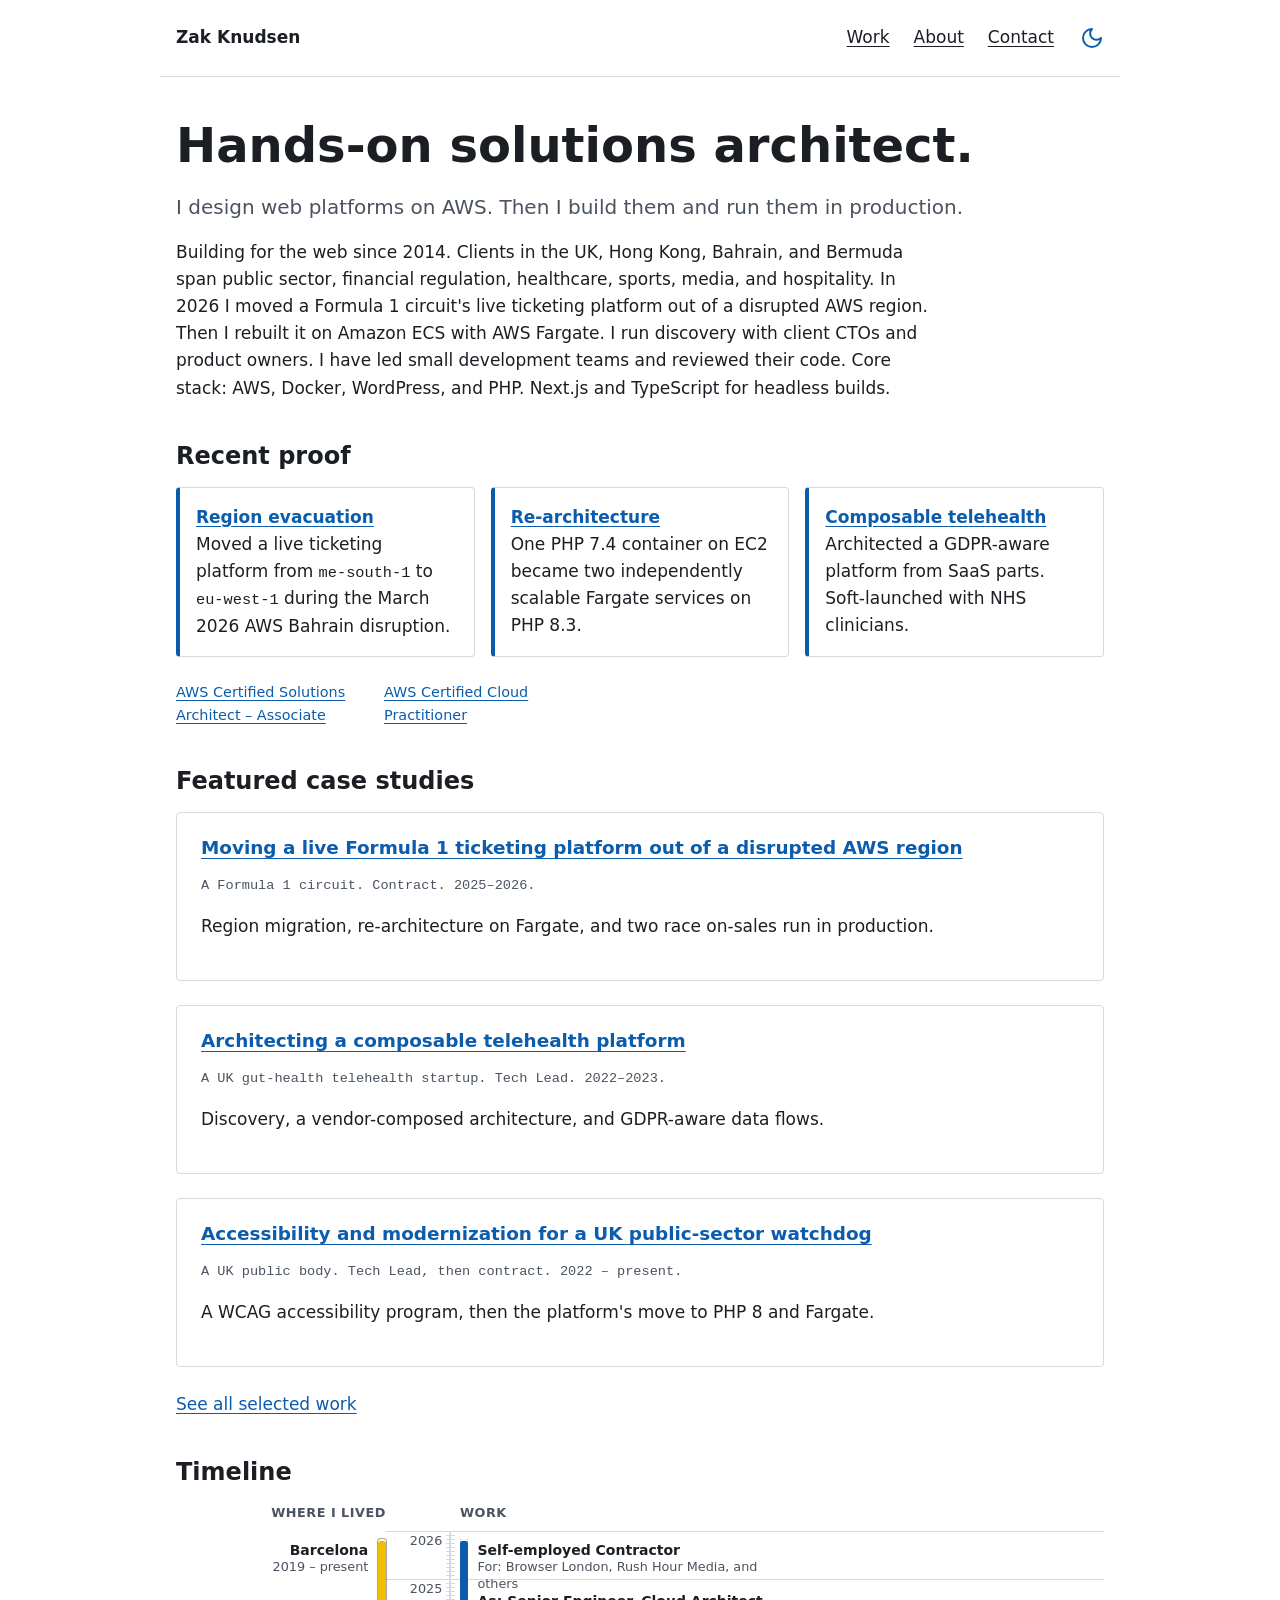
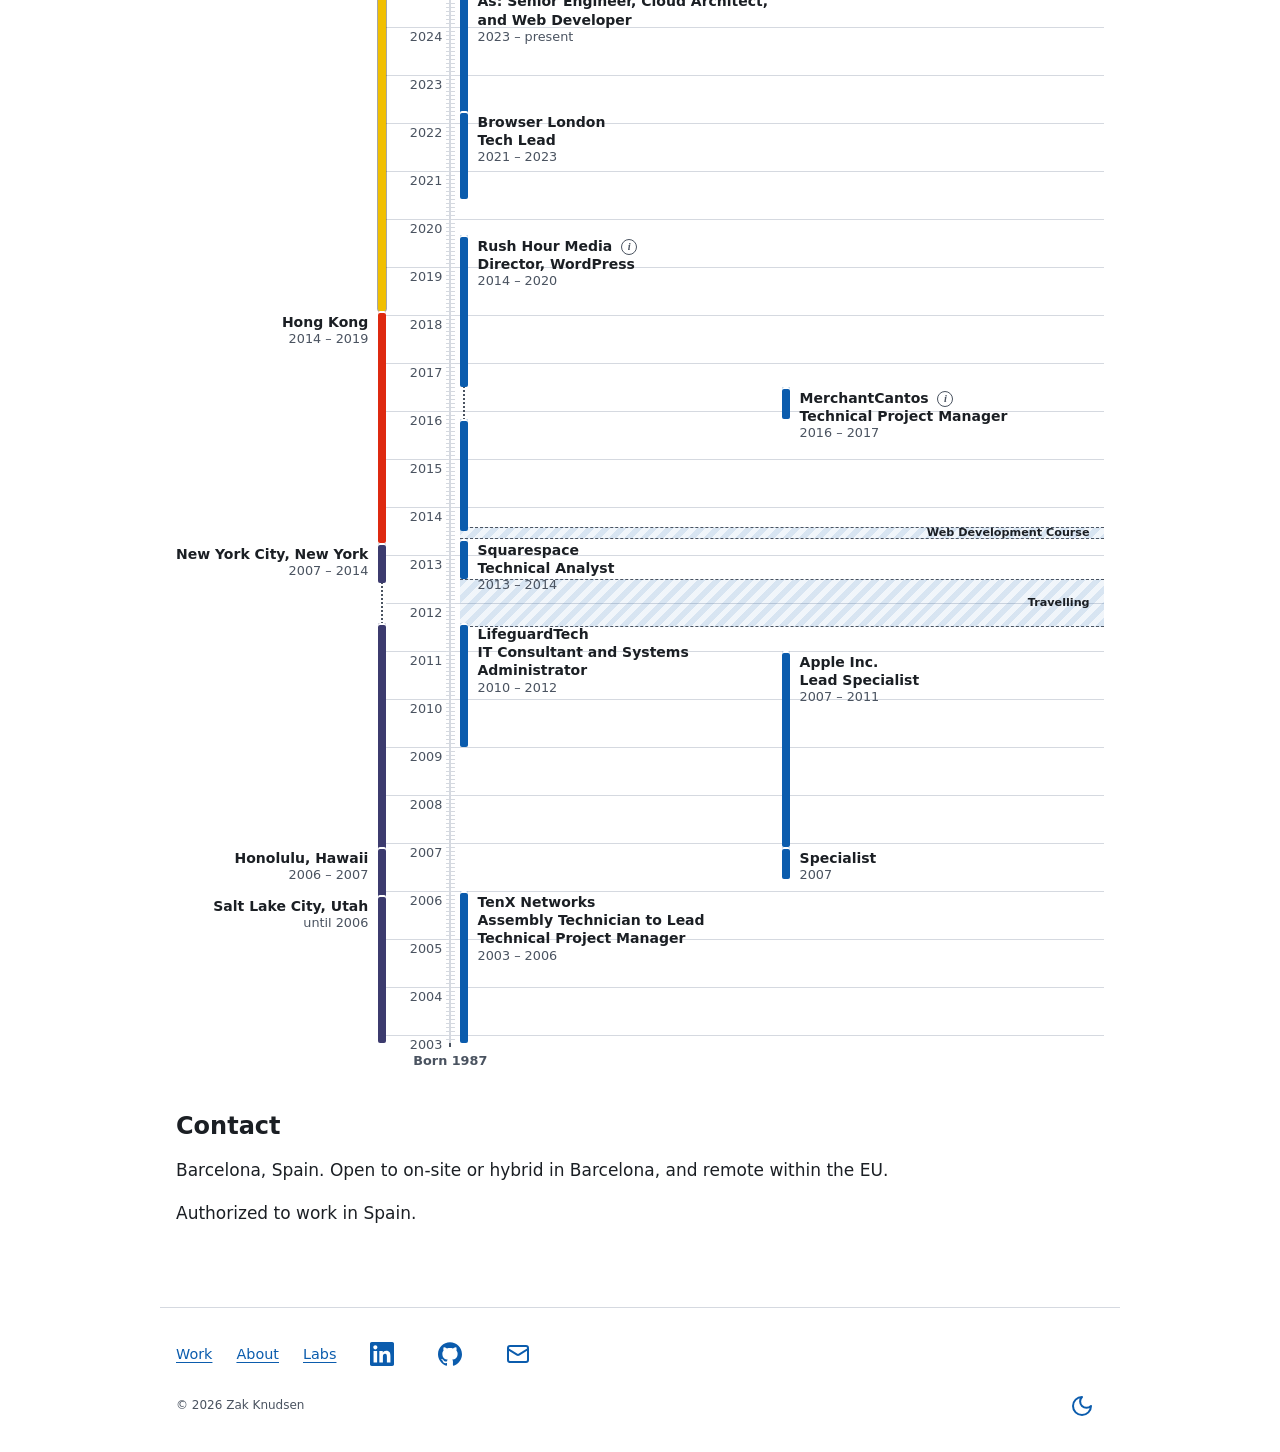
==== commit 1d45cc31: "Show travelling as a shaded band and draw New York once Regenerated from the private data repository" ====
--- a/index.html
+++ b/index.html
@@ -321,49 +321,37 @@
           <div class="tl-plot">
             <ol class="tl-places" aria-label="Where I lived, most recent first">
               <li class="tl-block tl-place" data-country="ES" style="--top: 0.1667; --span: 7.75">
-                <span class="tl-bar" aria-hidden="true"></span>
+                <span class="tl-bar" style="--b-top: 0; --b-span: 7.75" aria-hidden="true"></span>
                 <div class="tl-label">
                   <p class="tl-name">Barcelona</p>
                   <p class="tl-dates"><span aria-hidden="true">2019 – present</span><span class="visually-hidden"><time datetime="2019-02">February 2019</time> to present</span></p>
                 </div>
               </li>
               <li class="tl-block tl-place" data-country="HK" style="--top: 7.9167; --span: 4.8333">
-                <span class="tl-bar" aria-hidden="true"></span>
+                <span class="tl-bar" style="--b-top: 0; --b-span: 4.8333" aria-hidden="true"></span>
                 <div class="tl-label">
                   <p class="tl-name">Hong Kong</p>
                   <p class="tl-dates"><span aria-hidden="true">2014 – 2019</span><span class="visually-hidden"><time datetime="2014-04">April 2014</time> to <time datetime="2019-01">January 2019</time></span></p>
                 </div>
               </li>
-              <li class="tl-block tl-place tl-compact" data-country="US" style="--top: 12.75; --span: 0.8333">
-                <span class="tl-bar" aria-hidden="true"></span>
+              <li class="tl-block tl-place" data-country="US" style="--top: 12.75; --span: 6.4167">
+                <span class="tl-place-thread" style="--b-top: 0.75; --b-span: 1" aria-hidden="true"></span>
+                <span class="tl-bar" style="--b-top: 1.6667; --b-span: 4.75" aria-hidden="true"></span>
+                <span class="tl-bar" style="--b-top: 0; --b-span: 0.8333" aria-hidden="true"></span>
                 <div class="tl-label">
                   <p class="tl-name">New York City, New York</p>
-                  <p class="tl-dates"><span aria-hidden="true">2013 – 2014</span><span class="visually-hidden"><time datetime="2013-06">June 2013</time> to <time datetime="2014-03">March 2014</time></span></p>
-                </div>
-              </li>
-              <li class="tl-block tl-place" style="--top: 13.5; --span: 1">
-                <span class="tl-bar" aria-hidden="true"></span>
-                <div class="tl-label">
-                  <p class="tl-name">Travelling</p>
-                  <p class="tl-dates"><span aria-hidden="true">2012 – 2013</span><span class="visually-hidden"><time datetime="2012-07">July 2012</time> to <time datetime="2013-06">June 2013</time></span></p>
-                </div>
-              </li>
-              <li class="tl-block tl-place" data-country="US" style="--top: 14.4167; --span: 4.75">
-                <span class="tl-bar" aria-hidden="true"></span>
-                <div class="tl-label">
-                  <p class="tl-name">New York City, New York</p>
-                  <p class="tl-dates"><span aria-hidden="true">2007 – 2012</span><span class="visually-hidden"><time datetime="2007-11">November 2007</time> to <time datetime="2012-07">July 2012</time></span></p>
+                  <p class="tl-dates"><span aria-hidden="true">2007 – 2014</span><span class="visually-hidden"><time datetime="2007-11">November 2007</time> to <time datetime="2014-03">March 2014</time></span></p>
                 </div>
               </li>
               <li class="tl-block tl-place" data-country="US" style="--top: 19.0833; --span: 1.0833">
-                <span class="tl-bar" aria-hidden="true"></span>
+                <span class="tl-bar" style="--b-top: 0; --b-span: 1.0833" aria-hidden="true"></span>
                 <div class="tl-label">
                   <p class="tl-name">Honolulu, Hawaii</p>
                   <p class="tl-dates"><span aria-hidden="true">2006 – 2007</span><span class="visually-hidden"><time datetime="2006-11">November 2006</time> to <time datetime="2007-11">November 2007</time></span></p>
                 </div>
               </li>
               <li class="tl-block tl-place" data-country="US" style="--top: 20.0833; --span: 3.0833">
-                <span class="tl-bar" aria-hidden="true"></span>
+                <span class="tl-bar" style="--b-top: 0; --b-span: 3.0833" aria-hidden="true"></span>
                 <div class="tl-label">
                   <p class="tl-name">Salt Lake City, Utah</p>
                   <p class="tl-dates"><span aria-hidden="true">until 2006</span><span class="visually-hidden">until <time datetime="2006-11">November 2006</time></span></p>
@@ -400,11 +388,16 @@
             <div class="tl-threads" aria-hidden="true">
               <span class="tl-thread" style="--top: 6.3333; --span: 6.1667; --lane: 0"></span>
             </div>
-            <ol class="tl-edu" aria-label="Education">
+            <ol class="tl-edu" aria-label="Education and time away, most recent first">
               <li class="tl-edu-band" style="--top: 12.4167; --span: 0.25">
                 <div class="tl-label">
                   <p class="tl-edu-name">Web Development Course</p>
                   <p class="visually-hidden">General Assembly, <span aria-hidden="true">2014</span><span class="visually-hidden"><time datetime="2014-05">May 2014</time> to <time datetime="2014-07">July 2014</time></span></p>
+                </div>
+              </li>
+              <li class="tl-edu-band" style="--top: 13.5; --span: 1">
+                <div class="tl-label">
+                  <p class="tl-edu-name">Travelling</p>
                 </div>
               </li>
             </ol>
--- a/css/style.css
+++ b/css/style.css
@@ -725,8 +725,8 @@
 
 .tl-place .tl-bar {
   right: 0;
-  height: 100%;
-  top: 0;
+  top: calc(var(--b-top, 0) * var(--year));
+  height: calc(var(--b-span, var(--span)) * var(--year));
   background: var(--place-color);
 }
 
@@ -772,16 +772,6 @@
   font-weight: 600;
 }
 
-/* A role change inside one company: a line where it happened, the new title right beside it. */
-.tl-change::before {
-  content: "";
-  position: absolute;
-  top: 0;
-  left: 0;
-  right: 0.5rem;
-  border-top: 1px solid var(--color-text-muted);
-}
-
 /* A short stay gets its name and dates on one line so it cannot run into the next label. */
 .tl-compact .tl-label {
   display: flex;
@@ -790,7 +780,7 @@
   gap: 0 0.5rem;
 }
 
-/* Education is time spent studying, not working: a shaded band behind the roles. */
+/* Education and time away are not work: shaded bands behind the roles. */
 .tl-edu {
   grid-column: 3;
   grid-row: 1;
@@ -820,7 +810,6 @@
   right: 0.5rem;
   transform: translateY(-50%);
   padding: 0 0.4rem;
-  background: var(--color-bg);
 }
 
 .tl-label .tl-edu-name {
@@ -877,3 +866,13 @@
 .tl-info:focus::after {
   opacity: 1;
 }
+
+/* Time away inside a stay: a dotted line. Its label is a shaded band in the Work column. */
+.tl-place-thread {
+  position: absolute;
+  right: calc(var(--bar) / 2 - 1px);
+  top: calc(var(--b-top) * var(--year));
+  height: calc(var(--b-span) * var(--year));
+  border-right: 2px dotted var(--color-text-muted);
+}
+
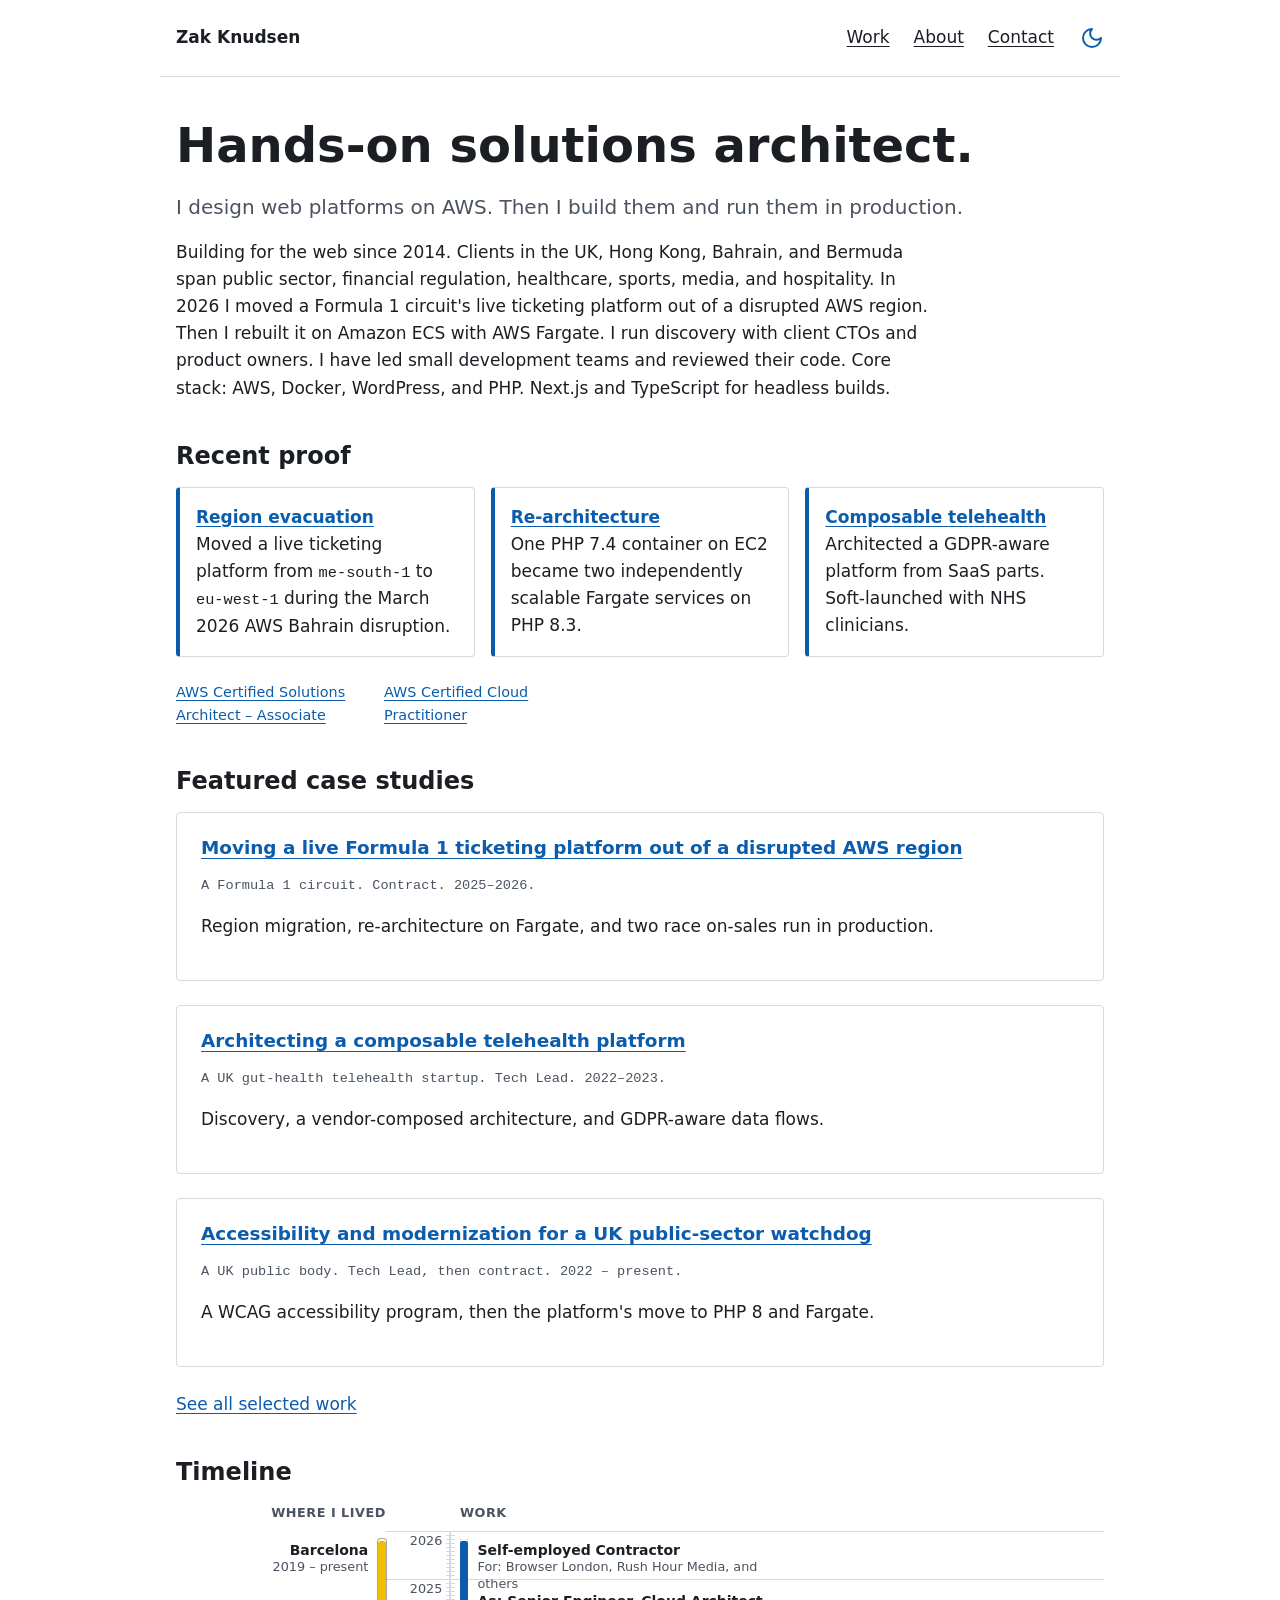
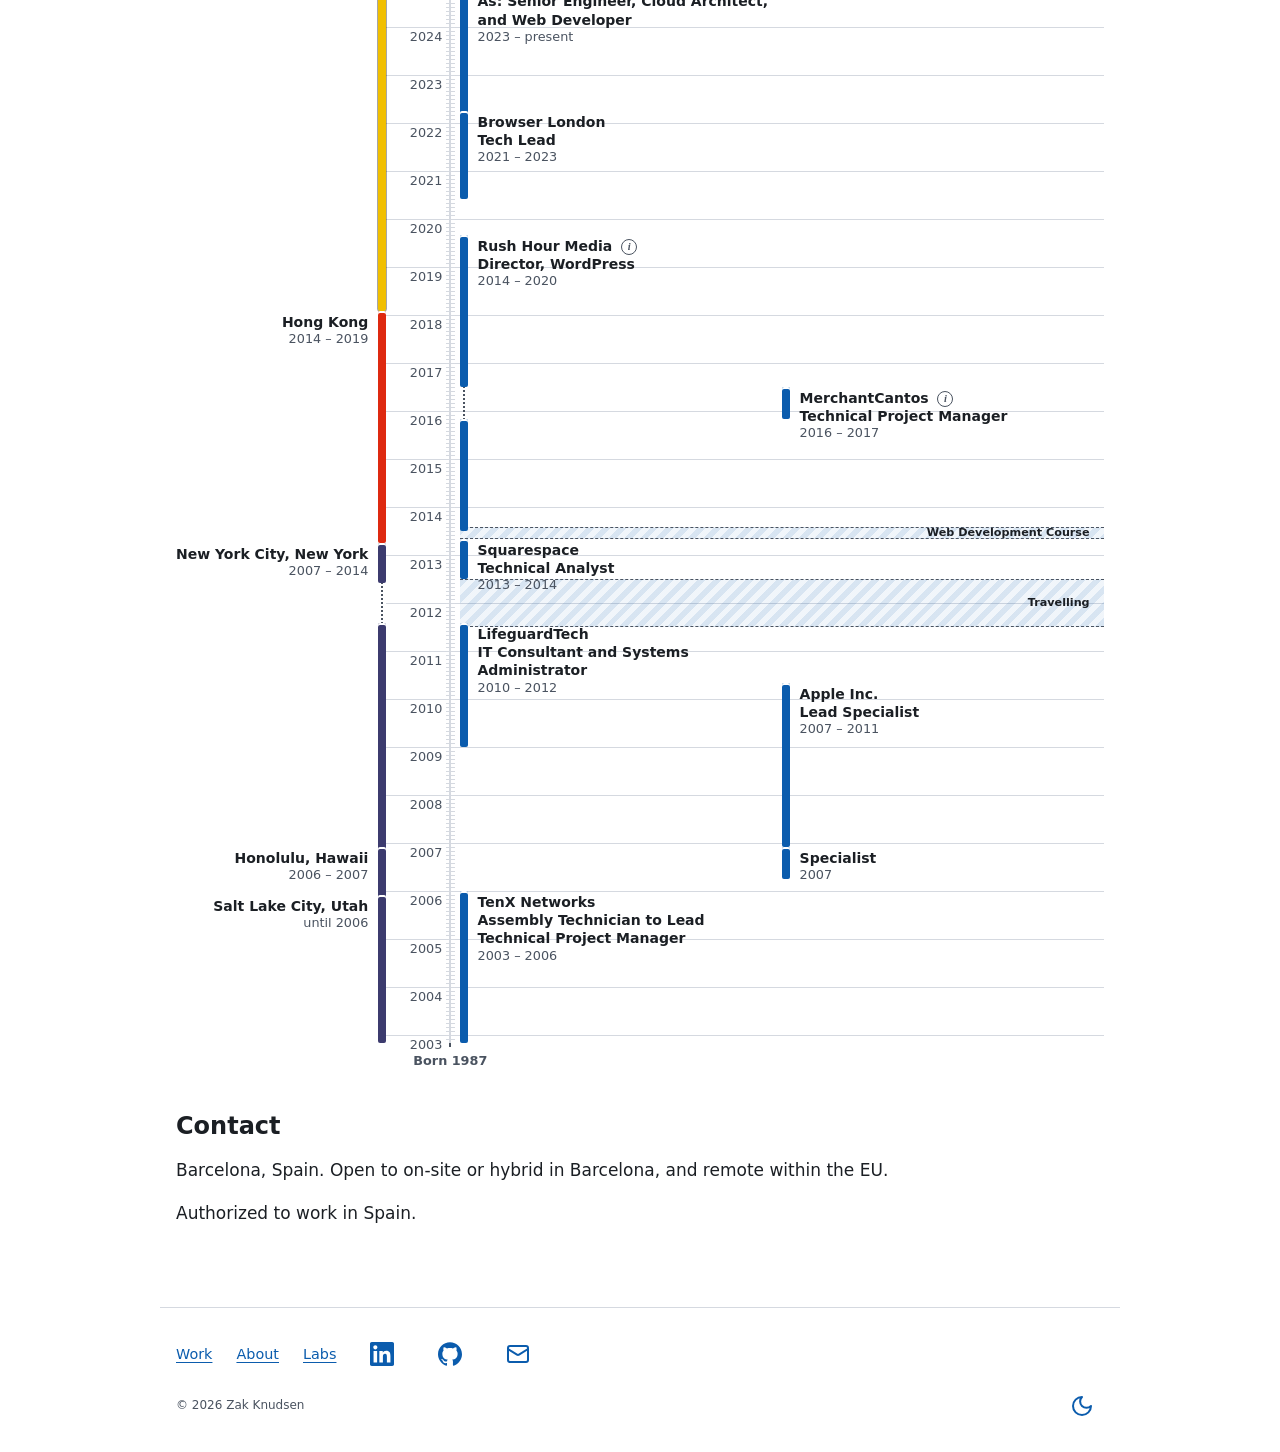
==== commit efdfd83b: "Set Apple Lead Specialist end to April 2011 Regenerated from the private data repository. The About " ====
--- a/index.html
+++ b/index.html
@@ -159,7 +159,7 @@
         "@type": "OrganizationRole",
         "roleName": "Lead Specialist",
         "startDate": "2007-12",
-        "endDate": "2011",
+        "endDate": "2011-04",
         "worksFor": {
           "@type": "Organization",
           "name": "Apple Inc.",
@@ -453,12 +453,12 @@
                   <p class="tl-dates"><span aria-hidden="true">2010 – 2012</span><span class="visually-hidden"><time datetime="2010">2010</time> to <time datetime="2012-07">July 2012</time></span></p>
                 </div>
               </li>
-              <li class="tl-block tl-role-block" style="--top: 15; --span: 4.0833; --lane: 1">
-                <span class="tl-bar" style="--b-top: 0; --b-span: 4.0833" aria-hidden="true"></span>
+              <li class="tl-block tl-role-block" style="--top: 15.6667; --span: 3.4167; --lane: 1">
+                <span class="tl-bar" style="--b-top: 0; --b-span: 3.4167" aria-hidden="true"></span>
                 <div class="tl-label">
                   <p class="tl-name">Apple Inc.</p>
                   <p class="tl-role">Lead Specialist</p>
-                  <p class="tl-dates"><span aria-hidden="true">2007 – 2011</span><span class="visually-hidden"><time datetime="2007-12">December 2007</time> to <time datetime="2011">2011</time></span></p>
+                  <p class="tl-dates"><span aria-hidden="true">2007 – 2011</span><span class="visually-hidden"><time datetime="2007-12">December 2007</time> to <time datetime="2011-04">April 2011</time></span></p>
                 </div>
               </li>
               <li class="tl-block tl-role-block tl-change" style="--top: 19.0833; --span: 0.6667; --lane: 1">
